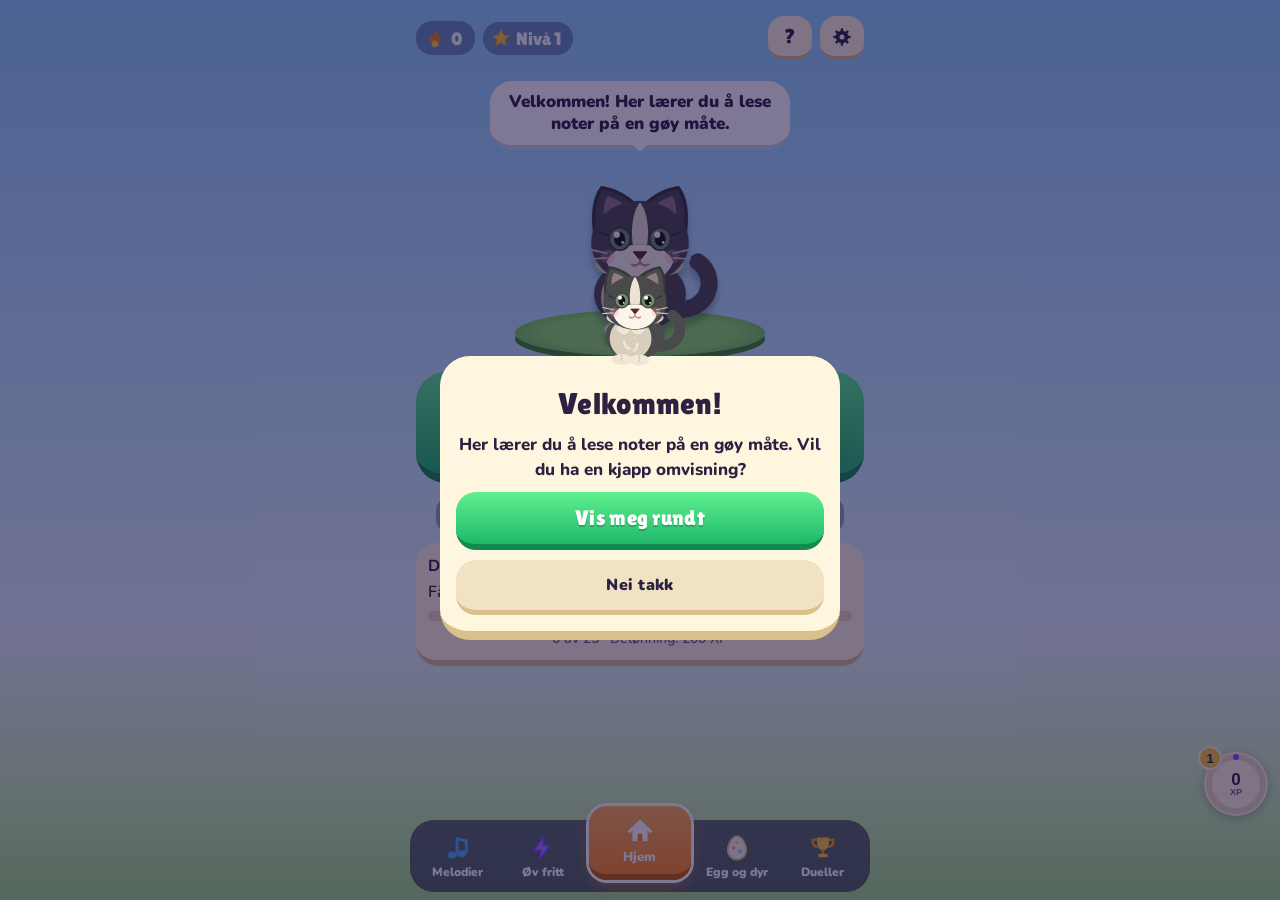
==== index.html @ b4f71efc "Sluttest: retter sideveis rulling i løypa og etter resultater - Nodene i den vanlige læringsløypa va" ====
<!DOCTYPE html>
<html lang="nb"><head><meta charset="utf-8">
<meta name="viewport" content="width=device-width, initial-scale=1, viewport-fit=cover">
<title>NoteQuest</title>
<link rel="icon" type="image/png" href="icon-192.png?v=2">
<link rel="apple-touch-icon" href="icon-180.png?v=2">
<link rel="manifest" href="manifest.webmanifest?v=2">
<meta name="theme-color" content="#7c4dff">
<meta name="apple-mobile-web-app-capable" content="yes">
<meta name="apple-mobile-web-app-title" content="NoteQuest">
<link rel="stylesheet" href="styles.css?v=18">
</head><body><div id="app"></div>
<script src="app.js?v=15"></script>
</body></html>
---- styles.css ----
/* ===== Eventyr-designsystemet =====
   Fonter: Lilita One (overskrifter, store tall og bokstaver) og Nunito (tekst). Filene ligger i fonts/.
   Farger er variabler på :root, med egne verdier for mørk modus (natthimmel).
   Knapper er «3D»: en gradient og en mørkere kant nederst som trykkes inn når man trykker. */
@font-face{font-family:'Lilita One';src:url(fonts/lilita-one-latin.woff2) format('woff2');font-weight:400;font-display:swap}
@font-face{font-family:'Nunito';src:url(fonts/nunito-latin.woff2) format('woff2');font-weight:200 1000;font-display:swap}
:root{box-sizing:border-box;padding-top:env(safe-area-inset-top,0px);padding-bottom:env(safe-area-inset-bottom,0px);
--fd:'Lilita One',system-ui,sans-serif;--fb:'Nunito',system-ui,-apple-system,'Segoe UI',sans-serif;
--bg:#e4f4ff;--card:#fff6df;--edge:#d9c08a;--soft:#f0e2c2;--ink:#2b2140;--mut:#6b6080;--pri:var(--theme,#7c4dff);--ok:#1fb86a;--bad:#ef4565;--hot:#ff8a1f;--line:#eadbbd;--gold:#ffd23f;
--sky:linear-gradient(#8fd0ff 0%,#c4e8ff 45%,#e4f4ff 70%,#c9eeb2 88%,#a5dc84 100%);--glass:rgba(20,20,60,.35);--dim:rgba(20,10,60,.55);
--g-ok:linear-gradient(#5ff08f,#1fb86a);--e-ok:#128a4d;--g-hot:linear-gradient(#ffb057,#ff8a1f);--e-hot:#c25e00;--g-bad:linear-gradient(#ff8a8a,#ef4565);--e-bad:#a3203d;
--g-pri:linear-gradient(color-mix(in srgb,var(--pri) 60%,#fff),var(--pri));--e-pri:color-mix(in srgb,var(--pri) 55%,#000)}
@media(prefers-color-scheme:dark){:root:not([data-theme="light"]){--bg:#1b1544;--card:#2a2150;--edge:#15102e;--soft:#3a2f66;--ink:#f3eefc;--mut:#b4aad2;--pri:color-mix(in srgb,var(--theme,#7c4dff) 80%,#fff);--ok:#2ed585;--bad:#ff5d7a;--hot:#ffa043;--line:#3d3270;--sky:linear-gradient(#0f0c33 0%,#1b1544 50%,#25205a 78%,#1f4a33 92%,#2f6b45 100%);--glass:rgba(0,0,0,.35)}}
:root[data-theme="dark"]{--bg:#1b1544;--card:#2a2150;--edge:#15102e;--soft:#3a2f66;--ink:#f3eefc;--mut:#b4aad2;--pri:color-mix(in srgb,var(--theme,#7c4dff) 80%,#fff);--ok:#2ed585;--bad:#ff5d7a;--hot:#ffa043;--line:#3d3270;--sky:linear-gradient(#0f0c33 0%,#1b1544 50%,#25205a 78%,#1f4a33 92%,#2f6b45 100%);--glass:rgba(0,0,0,.35)}
html{scroll-padding-top:env(safe-area-inset-top,0px)}
*{box-sizing:border-box}
body{margin:0;background:var(--bg);color:var(--ink);font-family:var(--fb);font-weight:600;min-height:100vh}
body::before{content:"";position:fixed;inset:0;z-index:-1;background:var(--sky)}
h1,h2,h3,.hn,.ban{font-family:var(--fd);font-weight:400;letter-spacing:.3px}
#app{max-width:480px;margin:0 auto;padding:16px}
h1{margin:0;font-size:28px}h3{margin:18px 0 8px;font-size:21px}
.ic{vertical-align:middle;flex:none}
.hd{display:flex;justify-content:space-between;align-items:center;flex-wrap:wrap;gap:8px}
.srow{display:flex;justify-content:space-between;align-items:center;margin-bottom:14px}.x.on{background:var(--ok);color:#fff;border-color:var(--ok)}
.logo{display:flex;gap:8px;align-items:center}
.lvb{background:var(--card);border:2px solid var(--line);border-radius:20px;padding:5px 12px;font-weight:800;font-size:14px}
.hero{display:flex;align-items:center;gap:14px;margin:14px 0 8px;padding:18px;border-radius:24px;color:#fff;background:linear-gradient(135deg,var(--pri),color-mix(in srgb,var(--pri) 55%,#ff5cd6));position:relative}
.hn{font-size:48px;font-weight:900;line-height:1}.hs{font-weight:700;opacity:.9}
.rec{display:inline-block;margin-top:6px;background:rgba(255,255,255,.2);border-radius:14px;padding:3px 10px;font-weight:800;font-size:13px}
.fav{margin-left:auto;background:rgba(255,255,255,.22);border-radius:50%;width:88px;height:88px;display:grid;place-items:center}.fav:empty{display:none}
.pb{font:inherit;color:var(--ink);cursor:pointer;position:relative}.nt{animation:bob 1.1s ease-in-out infinite alternate}@keyframes bob{to{transform:translateY(-4px)}}
#st{position:relative}.bub{position:absolute;top:8px;right:8px;background:var(--pri);color:#fff;font-weight:800;font-size:11px;padding:3px 10px;border-radius:14px 14px 3px 14px;animation:pop .3s both}.bub:empty{display:none}
.pn{display:flex;flex-direction:column;align-items:center;transform:translateX(var(--x));width:max-content;max-width:60%;margin:10px auto;text-align:center}
.nd{width:68px;height:68px;border-radius:50%;border:0;border-bottom:6px solid rgba(0,0,0,.25);font:inherit;font-weight:900;font-size:24px;color:#fff;background:var(--pri);cursor:pointer;display:grid;place-items:center;margin-bottom:4px}
.nd.dn{background:var(--ok)}.nd.lk{background:var(--line);color:var(--mut);cursor:default}.nd.cur{animation:pls 1.3s ease-in-out infinite}
@keyframes pls{50%{transform:scale(1.1)}}
.nov{position:fixed;inset:0;background:var(--bg);overflow:auto;z-index:98;padding-top:env(safe-area-inset-top,0px);padding-bottom:env(safe-area-inset-bottom,0px)}.nbox{max-width:480px;margin:0 auto;padding:16px}
.lv .cnt{text-align:center;font-weight:800;min-width:60px;font-size:15px;color:var(--mut)}.lv .cnt b{font-size:28px;color:var(--ok);line-height:1}.lv .cnt small{font-size:10px;font-weight:600}
.mv{transform-origin:50% 95%}.mv.wig{animation:wig 1.2s ease-in-out infinite}.mv.hop{animation:hop .8s ease-in-out infinite}.mv.sway{animation:sway 2s ease-in-out infinite}
@keyframes wig{0%,100%{transform:rotate(-4deg)}50%{transform:rotate(4deg)}}@keyframes hop{0%,100%{transform:translateY(0)}40%{transform:translateY(-10%)}}@keyframes sway{0%,100%{transform:rotate(-3deg) scaleY(1)}50%{transform:rotate(3deg) scaleY(1.04)}}
.mv.dance{animation:dance 3.2s ease-in-out infinite;transform-origin:50% 60%}
@keyframes dance{0%,100%{transform:translateY(0) rotate(0) scaleX(1)}10%{transform:translateY(0) rotate(-8deg) scaleX(1)}20%{transform:translateY(-5%) rotate(8deg) scaleX(1)}30%{transform:translateY(0) rotate(-8deg) scaleX(1)}40%{transform:translateY(-5%) rotate(8deg) scaleX(1)}50%{transform:translateY(-10%) rotate(0) scaleX(1)}60%{transform:translateY(-12%) rotate(0) scaleX(0)}70%{transform:translateY(-12%) rotate(0) scaleX(-1)}80%{transform:translateY(-10%) rotate(0) scaleX(0)}90%{transform:translateY(0) rotate(0) scaleX(1)}}
.tut{position:fixed;inset:0;background:var(--dim);z-index:100;display:grid;place-items:center;padding:16px;overflow:auto}
.tbox{background:var(--card);border-bottom:9px solid var(--edge);border-radius:30px;padding:22px;max-width:400px;width:100%;text-align:center;animation:pop .35s cubic-bezier(.3,1.5,.5,1) both}.tbox h2{margin:8px 0;font-size:28px}.tbox p{color:var(--mut);line-height:1.45;margin:0 0 12px}.tic{display:flex;justify-content:center}
.dots{display:flex;gap:6px;justify-content:center;margin:8px 0}.dots i{width:8px;height:8px;border-radius:50%;background:var(--line)}.dots i.on{background:var(--pri)}
.stk{position:sticky;top:env(safe-area-inset-top,0px);background:color-mix(in srgb,var(--bg) 85%,transparent);-webkit-backdrop-filter:blur(8px);backdrop-filter:blur(8px);padding:6px 0;z-index:5}.nov .stk{top:0}
.pt.sel{border-color:var(--pri)}.fv{position:absolute;top:2px;right:4px}
.note{text-align:center;color:var(--mut);font-weight:600;font-size:14px;margin-bottom:10px}
.card{background:var(--card);border:0;border-bottom:6px solid var(--edge);border-radius:22px;padding:12px;margin:10px 0}
.eggc{display:flex;gap:12px;align-items:center}.eggc>div{flex:1}
.grid{display:grid;grid-template-columns:1fr 1fr;gap:10px}
.lv{display:flex;flex-direction:column;gap:6px;align-items:flex-start;background:var(--card);color:var(--ink);border:0;border-bottom:6px solid var(--c);border-radius:20px;padding:12px;font:inherit;text-align:left;cursor:pointer}
.lv:active{transform:translateY(2px)}.lv b{font-family:var(--fd);font-weight:400;font-size:19px}.lv small{color:var(--mut)}
.ib{width:50px;height:50px;border-radius:16px;background:color-mix(in srgb,var(--c) 18%,transparent);display:grid;place-items:center}
.pets{display:grid;grid-template-columns:repeat(5,1fr);gap:6px}
.pt{background:var(--card);border:2px solid var(--line);border-radius:14px;padding:6px 2px;text-align:center;font-size:10px;font-weight:700;display:flex;flex-direction:column;align-items:center}
.pt.no{opacity:.5}.q{font-size:34px;font-weight:900;color:var(--mut);height:52px;line-height:52px}
.top{display:flex;gap:8px;margin:12px 0}
.pill{flex:1;background:var(--card);border:0;border-bottom:5px solid var(--edge);border-radius:18px;padding:8px;text-align:center;font-family:var(--fd);font-weight:400;font-size:22px}
.pill small{display:block;color:var(--mut);font-family:var(--fb);font-weight:800;font-size:11px}
.hud{display:flex;justify-content:space-between;align-items:center;font-weight:800;gap:8px}
.x{background:var(--card);color:var(--ink);border:0;border-bottom:4px solid var(--edge);border-radius:16px;padding:10px 14px;min-height:44px;font:inherit;font-weight:800;font-size:15px;cursor:pointer}
.bar{height:10px;background:var(--line);border-radius:6px;overflow:hidden;margin:8px 0}
.bar i{display:block;height:100%;background:var(--pri);width:0}
svg{max-width:100%}.card svg{width:100%;height:auto;display:block}
.keys{display:grid;grid-template-columns:repeat(7,1fr);gap:6px}
.keys button{padding:14px 0;font-family:var(--fd);font-weight:400;font-size:26px;border:0;border-radius:16px;background:var(--g-pri);color:#fff;border-bottom:6px solid var(--e-pri);text-shadow:0 2px 0 rgba(0,0,0,.2);cursor:pointer}
.keys button:active{transform:translateY(2px)}.keys button:disabled{opacity:.45}.keys.pk{grid-template-columns:1fr 1fr 2fr}
.mvs{display:grid;grid-template-columns:repeat(4,1fr);gap:6px}.mvs .x{padding:8px 2px;font-size:13px}
.mv.spin{animation:spin 2.4s ease-in-out infinite;transform-origin:50% 55%}@keyframes spin{0%,15%{transform:rotate(0)}65%,100%{transform:rotate(360deg)}}
.bdg{display:grid;grid-template-columns:repeat(3,1fr);gap:8px;margin-bottom:6px}.bd{background:var(--bg);border-radius:14px;padding:8px 2px;display:flex;flex-direction:column;gap:1px;align-items:center;text-align:center;cursor:pointer;border:2px solid transparent}.bd b{font-size:12px;line-height:1.1}.bd small{font-size:11px;color:var(--mut)}.bd.ok{border-color:#ffd23f;background:color-mix(in srgb,#ffd23f 20%,var(--bg))}.bd.no svg{opacity:.5;filter:grayscale(1)}.card .bd svg{width:40px;height:40px;flex:none}.keys button.ok{background:var(--g-ok);border-bottom-color:var(--e-ok)}.keys button.bad{background:var(--g-bad);border-bottom-color:var(--e-bad)}
.btn{display:block;width:100%;padding:14px;margin-top:10px;font-family:var(--fd);font-weight:400;font-size:21px;letter-spacing:.3px;border:0;border-bottom:6px solid var(--e-pri);border-radius:20px;background:var(--g-pri);color:#fff;text-shadow:0 2px 0 rgba(0,0,0,.2);cursor:pointer;transition:transform .08s}
.btn:active:not(:disabled),.keys button:active:not(:disabled),.x:active,.nav button:active{transform:translateY(3px)}
.btn.g{background:var(--soft);color:var(--ink);border:0;border-bottom:5px solid var(--edge);font-family:var(--fb);font-weight:900;font-size:16px;text-shadow:none}.btn.ok{background:var(--g-ok);border-bottom-color:var(--e-ok)}.btn.hot{background:var(--g-hot);border-bottom-color:var(--e-hot)}.btn:disabled{opacity:.45}
.msg{text-align:center;font-weight:800;min-height:26px;margin:6px 0}
.center{text-align:center}.rowi{display:flex;justify-content:center;gap:4px;margin:12px 0}
.flash{animation:f .4s}@keyframes f{50%{transform:scale(1.04)}}
.egg{display:flex;justify-content:center;margin:20px 0;cursor:pointer}
.mx{background:color-mix(in srgb,var(--c) 20%,transparent);border-radius:10px;padding:2px 8px;font-size:12px;font-weight:800}
.sw{display:flex;gap:12px;justify-content:center;flex-wrap:wrap;padding:6px 0 24px}
.swb{width:44px;height:44px;border-radius:50%;border:3px solid var(--card);box-shadow:0 0 0 2px var(--line);cursor:pointer}
.swb.on{box-shadow:0 0 0 4px var(--ink)}
.tabs{display:flex;gap:4px;background:var(--glass);border-radius:16px;padding:4px;margin-bottom:8px}
.tabs button{flex:1;border:0;background:none;color:#fff;font:inherit;font-weight:800;font-size:12.5px;padding:5px 0;border-radius:10px;cursor:pointer}
.tabs button.on{background:var(--card);color:var(--ink);box-shadow:0 3px 0 var(--edge)}
.eggs2{display:grid;grid-template-columns:1fr 1fr;gap:8px}
.eg1{background:var(--bg);border-radius:14px;padding:10px 8px;display:flex;flex-direction:column;justify-content:space-between;text-align:center}
.eggr{display:flex;flex-direction:column;align-items:center;gap:6px;font-size:13px}.eggr>div{width:100%}
.eggr .note{text-align:center!important}.eg1 .btn{margin:8px 0 0!important;font-size:14px}
.pets.big{grid-template-columns:repeat(3,minmax(0,1fr));gap:6px}.pets.big .pt b{overflow-wrap:anywhere;line-height:1.15}.pets.big .pt{font-size:11px;padding:6px 2px}.pets.big .q{height:56px;line-height:56px}
.shk{animation:shk .5s}@keyframes shk{20%{transform:rotate(-12deg)}40%{transform:rotate(12deg)}60%{transform:rotate(-8deg)}80%{transform:rotate(6deg)}}
.pop{display:flex;justify-content:center;margin:16px 0;animation:pop .7s both}
.ov{--w:min(90vw,520px);position:fixed;inset:0;pointer-events:none;overflow:hidden;z-index:99}
.cf{position:absolute;top:-20px;width:10px;height:14px;animation:fall linear forwards}
.st{position:absolute;top:-40px;animation:fall linear forwards}
@keyframes fall{to{transform:translateY(115vh) rotate(720deg)}}
.ban{position:absolute;top:20%;left:0;right:0;text-align:center;font-size:34px;font-weight:900;color:var(--pri);text-shadow:0 2px 0 var(--card),0 0 18px var(--card);animation:pop .6s both}
.rb{position:absolute;left:50%;bottom:0;width:var(--w);height:calc(var(--w)/2);margin-left:calc(var(--w)/-2);transform-origin:50% 100%;background:var(--g);animation:rbIn 1.1s cubic-bezier(.2,1.5,.4,1) both,rbFx 1.3s ease-in-out 1.1s 2 alternate,rbOut 1s ease-in 3.8s forwards}
.rb::after{content:'';position:absolute;inset:0;background:linear-gradient(110deg,transparent 38%,rgba(255,255,255,.85) 50%,transparent 62%);background-size:300% 100%;background-position:150% 0;-webkit-mask:var(--g);mask:var(--g);animation:rbShine 1.3s ease-in-out .9s 2}
@keyframes rbIn{0%{transform:scale(.1) rotate(-12deg);opacity:0}55%{opacity:1}100%{transform:scale(1) rotate(0);opacity:1}}
@keyframes rbFx{0%{filter:drop-shadow(0 0 6px rgba(255,255,255,.8)) brightness(1)}50%{filter:drop-shadow(0 0 24px rgba(255,255,255,.95)) brightness(1.25) saturate(1.5)}100%{filter:drop-shadow(0 0 16px #ffd23f) brightness(1.1) hue-rotate(35deg)}}
@keyframes rbOut{to{transform:scale(1.12) translateY(-10%);opacity:0;filter:blur(6px)}}
@keyframes rbShine{to{background-position:-50% 0}}
@keyframes pop{from{transform:scale(.3);opacity:0}to{transform:scale(1);opacity:1}}
.gl{pointer-events:none}.gs{animation:tw 1.6s ease-in-out infinite;transform-box:fill-box;transform-origin:center}
@keyframes tw{0%,100%{opacity:.1;transform:scale(.3)}50%{opacity:1;transform:scale(1.15)}}
.fpet{position:fixed;left:10px;bottom:10px;pointer-events:none;z-index:5}
.fpet.jump{animation:jmp .6s}@keyframes jmp{40%{transform:translateY(-28px) rotate(-8deg)}70%{transform:translateY(0)}}
.fpet.sad{animation:sadd .8s}@keyframes sadd{20%,60%{transform:translateX(-6px)}40%,80%{transform:translateX(6px)}}
.vis{position:fixed;right:-110px;bottom:90px;z-index:98;pointer-events:none;text-align:center;animation:vis 2.3s ease-in-out forwards}
@keyframes vis{0%{transform:translateX(0)}18%,80%{transform:translateX(-130px)}100%{transform:translateX(0)}}
.fbub{background:var(--card);border:2px solid var(--line);border-radius:12px;padding:3px 8px;font-size:12px;font-weight:800;margin-bottom:2px;white-space:nowrap}
.nav{position:fixed;bottom:calc(8px + env(safe-area-inset-bottom,0px));left:50%;transform:translateX(-50%);width:calc(100% - 20px);max-width:460px;display:flex;align-items:center;background:rgba(20,20,60,.6);-webkit-backdrop-filter:blur(8px);backdrop-filter:blur(8px);border-radius:24px;z-index:10}
.nav{padding:6px;gap:4px}
.nav button{flex:1;border:0;border-radius:18px;background:none;color:#fff;font:inherit;font-weight:900;font-size:12px;padding:8px 0 6px;display:flex;flex-direction:column;align-items:center;gap:2px;cursor:pointer}
.nav button:active{transform:translateY(2px)}
.nav button.on{background:rgba(255,255,255,.18);color:var(--gold)}.nav button.hm{flex:1.25;background:var(--g-hot);border-bottom:6px solid var(--e-hot);color:#fff;margin-top:-26px;padding:12px 0 8px;font-size:13px;box-shadow:0 6px 14px rgba(255,138,31,.4)}.nav button.hm.on{color:#fff;box-shadow:0 0 0 3px #fff,0 6px 14px rgba(255,138,31,.45)}
.ni{position:relative;display:flex}.dot{position:absolute;top:-3px;right:-6px;width:13px;height:13px;border-radius:50%;background:#ff4d6d;border:2px solid #fff}
.hd .x{border-color:var(--pri);color:var(--pri)}
.lv:active{transform:translateY(2px)}
.cmp{grid-template-columns:1fr}.cmp .lv{display:grid;grid-template-columns:auto 1fr auto;column-gap:12px;row-gap:0;align-items:center;padding:10px 12px}
.cmp .ib{grid-row:1/3}.cmp .lv b{grid-column:2;grid-row:1}.cmp .lv small{grid-column:2;grid-row:2}.cmp .mx{grid-column:3;grid-row:1/3}
.tut.nv{place-items:end center;background:rgba(20,10,40,.1);z-index:102}.tut.nv .tbox{padding:12px 16px}.tut.nv .tic svg{width:36px;height:36px}.tut.nv h2{margin:4px 0;font-size:20px}.tut.nv p{font-size:14px;margin-bottom:8px}.tut.nv .btn{padding:10px;margin-top:6px}.tut.nv .x{margin-top:6px!important;min-height:36px;padding:6px 12px}
.hl{position:relative;z-index:101;pointer-events:none;outline:4px solid var(--pri);outline-offset:3px;border-radius:18px;animation:hlp 1.2s ease-in-out infinite}
@keyframes hlp{50%{outline-color:#ffd23f}}
.wheel{position:fixed;right:12px;bottom:calc(92px + env(safe-area-inset-bottom,0px));width:64px;height:64px;border-radius:50%;background:var(--card);border:0;padding:0;box-shadow:0 2px 10px rgba(0,0,0,.25);z-index:11;cursor:pointer;color:var(--ink)}
.wl{position:absolute;top:-6px;left:-6px;min-width:24px;height:24px;border-radius:12px;background:#ffc93c;color:#2b2140;font-size:13px;font-weight:900;display:grid;place-items:center;padding:0 5px;border:2px solid var(--card)}
.wheel svg{position:absolute;inset:0;transform:rotate(-90deg)}.wheel b{position:absolute;inset:0;display:grid;place-content:center;font-weight:900;line-height:1}.wheel small{font-size:9px;color:var(--mut);font-weight:800;text-align:center}
.btn.go{display:flex;flex-direction:row;justify-content:center;align-items:center;gap:14px;padding:14px;margin:12px 0 4px;font-size:17px;border-bottom:5px solid rgba(0,0,0,.25);animation:gop 2s ease-in-out infinite}
.btn.go small{font-size:13px;font-weight:700;opacity:.9}
@keyframes bnc{0%,100%{transform:translateY(0)}40%{transform:translateY(-10px) rotate(-6deg)}}
.bnc{display:flex;animation:bnc 1.2s ease-in-out infinite}.bnc svg{filter:drop-shadow(0 2px 3px rgba(0,0,0,.25))}.btn.go .ic{color:#fff}
@keyframes gop{50%{box-shadow:0 0 0 7px color-mix(in srgb,var(--pri) 30%,transparent)}}
.flow{display:flex;align-items:center;justify-content:center;gap:6px;margin:10px 0 0}.flow>div{flex:1;background:var(--card);border:2px solid var(--line);border-radius:16px;padding:10px 4px;display:flex;flex-direction:column;align-items:center;gap:4px;font-size:13px}.flow>span{font-size:26px;font-weight:900;color:var(--pri)}
.steps{display:grid;gap:8px;margin-top:8px}.steps>div{display:flex;gap:10px;align-items:flex-start;text-align:left;font-size:14px;line-height:1.35}
.steps i{flex:none;width:24px;height:24px;border-radius:50%;background:var(--pri);color:#fff;font-style:normal;font-weight:900;display:grid;place-items:center;font-size:13px}
.hg{position:absolute;top:4px;left:4px;width:12px;height:12px;border-radius:50%;background:#ef4565;border:2px solid var(--card)}
.kmap{display:block;width:100%;height:auto;border-radius:20px;margin-top:8px}
.mring{transform-box:fill-box;transform-origin:center;animation:mrp 1.2s ease-in-out infinite}@keyframes mrp{0%,100%{transform:scale(.9);opacity:1}50%{transform:scale(1.15);opacity:.5}}
.fgt{display:flex;gap:14px;align-items:center;background:transparent;border:0;border-radius:18px;padding:4px 12px;margin:4px 0}.fgt>div:last-child{flex:1}.fgt .pop{margin:0}
.ft{display:inline-block;animation:bob 1.3s ease-in-out infinite alternate}.ft.chg{animation:chg .25s linear infinite alternate}@keyframes chg{from{transform:translateX(-4px) scale(1)}to{transform:translateX(4px) scale(1.12)}}
.ft.lgU{animation:lgU .45s}@keyframes lgU{40%{transform:translateY(-34px) scale(1.25)}}.ft.lgD{animation:lgD .45s}@keyframes lgD{40%{transform:translateY(34px) scale(1.3)}}
.ft.hurt{animation:hurt .5s}@keyframes hurt{20%{transform:translateX(-18px) rotate(-20deg) scale(.9);filter:brightness(2) sepia(1) saturate(6) hue-rotate(-30deg)}50%{transform:translateX(12px) rotate(10deg);filter:brightness(1.6)}80%{transform:translateX(-5px)}}
.ft.ko{animation:ko .9s forwards}@keyframes ko{to{transform:translateY(30px) rotate(100deg) scale(.6);opacity:.2}}
.flsh{animation:flsh .4s}@keyframes flsh{40%{background:color-mix(in srgb,var(--bad) 30%,var(--card))}}
.bst{position:fixed;z-index:60;font-size:60px;line-height:60px;pointer-events:none;animation:bst .5s forwards}@keyframes bst{from{transform:scale(.3)}40%{transform:scale(1.6) rotate(15deg)}to{transform:scale(2);opacity:0}}
.thr{position:fixed;z-index:60;width:72px;height:120px;pointer-events:none}.thr svg{filter:drop-shadow(0 0 2px #fff)}.tfl{animation:tfl .12s infinite alternate;transform-box:view-box}@keyframes tfl{to{opacity:.8}}.twk{animation:tw .6s infinite}
.emb{position:fixed;z-index:59;width:14px;height:14px;border-radius:50%;background:radial-gradient(#ffe066,#ff6a00);pointer-events:none;animation:emb .42s forwards}@keyframes emb{to{transform:translateY(-14px) scale(.1);opacity:0}}
.proj{position:fixed;z-index:60;font-size:30px;line-height:32px;width:32px;transition:transform .35s ease-in;pointer-events:none}
.dmg{position:fixed;z-index:60;font:400 28px var(--fd);pointer-events:none;text-shadow:0 2px 0 #fff,0 0 6px #fff;animation:dmg .9s forwards}@keyframes dmg{from{transform:translateY(0) scale(.6)}30%{transform:translateY(-18px) scale(1.4)}to{transform:translateY(-60px) scale(1);opacity:0}}
body.qk #app{animation:qk .4s}@keyframes qk{20%{transform:translate(-5px,3px)}40%{transform:translate(5px,-3px)}60%{transform:translate(-4px,2px)}80%{transform:translate(3px,-1px)}}
.fgt.me{flex-direction:row}
.arena #st{width:230px;margin:-6px auto 0;padding:0 2px;border-radius:20px;position:relative;box-shadow:0 4px 0 #0002;border:2px solid #fff;background:#fffffff2;animation:pp .6s cubic-bezier(.3,1.8,.5,1)}
.arena #st::after{content:'';position:absolute;bottom:-14px;left:50%;margin-left:-9px;border:9px solid transparent;border-top:12px solid #fffffff2;border-bottom:0}
.arena #st::before{content:'';position:absolute;top:-16px;left:0;right:0;height:20px;background:url("data:image/svg+xml,%3Csvg xmlns='http://www.w3.org/2000/svg' viewBox='0 0 230 20'%3E%3Cg fill='%23ffb300'%3E%3Cpath transform='translate(23 2) scale(.4)' d='M16 2c1 8 4 11 12 14-8 3-11 6-12 14-1-8-4-11-12-14 8-3 11-6 12-14z'/%3E%3Cpath transform='translate(108 2) scale(.4)' d='M16 2c1 8 4 11 12 14-8 3-11 6-12 14-1-8-4-11-12-14 8-3 11-6 12-14z'/%3E%3Cpath transform='translate(193 2) scale(.4)' d='M16 2c1 8 4 11 12 14-8 3-11 6-12 14-1-8-4-11-12-14 8-3 11-6 12-14z'/%3E%3C/g%3E%3C/svg%3E") center/100% 100% no-repeat}
@keyframes pp{from{transform:scale(.2);opacity:0}}
#dk{margin:8px 0}
.arena{background:linear-gradient(#9fdcff,#dff4ff 55%,#c8ecb0 55%,#a5dc84);border-radius:20px;padding:6px 0 14px;margin:6px 0;color:#222;overflow:hidden}.arena .fgt{padding-left:24px}.arena .hpb{background:#fff8}.arena .msg{color:#222}
.stand{position:relative;z-index:0;display:inline-block;padding-bottom:6px}.stand::after{content:'';position:absolute;left:-16px;right:-16px;bottom:-4px;height:26px;border-radius:50%;background:radial-gradient(#8fe06a 50%,#4fae38);box-shadow:0 3px 0 #3c8a2c;z-index:-1}
/* Barnemodus: hundehus, lek og søvn */
.yard{background:linear-gradient(#bfe6ff 0 40%,#a5dc84 40%);border-radius:18px;padding:8px 6px 6px;margin-bottom:8px}.yard.night{background:linear-gradient(#25205a 0 40%,#2f6b45 40%)}.yard .pt{background:color-mix(in srgb,var(--card) 90%,transparent)}
.dhw{position:relative;width:220px;height:170px;margin:0 auto}.pk2{position:absolute;left:78px;top:100px}.dhn{text-align:center;font-size:13px;font-weight:800;color:#222;margin:2px 0 8px}.yard.night .dhn{color:#fff}.moon{position:absolute;right:-10px;top:0;font-size:28px}
.zz svg{filter:brightness(.7)}.zzz{position:absolute;right:-6px;top:-14px;font:400 22px var(--fd);color:#7c4dff;animation:zzf 2s ease-in-out infinite;pointer-events:none}.zzz small{font-size:15px;margin-left:1px}.yard .zzz{color:#fff;right:6px;top:70px}@keyframes zzf{50%{transform:translateY(-8px);opacity:.5}}
.pbig{position:relative;display:inline-block}.pbig.pl1{animation:wig .35s 3}.pbig.pl2{animation:wig .12s 8}.pbig.pl3{animation:hop .45s 3}
.fh{position:absolute;bottom:60%;font-size:20px;pointer-events:none;animation:fhf 1.2s forwards}@keyframes fhf{from{transform:translateY(0) scale(.5);opacity:1}to{transform:translateY(-70px) scale(1.2);opacity:0}}
.sm{height:16px;border-radius:8px;background:var(--line);overflow:hidden;margin:6px 0}.sm i{display:block;height:100%;border-radius:8px;transition:width .4s}
.rbw{display:flex;flex-wrap:wrap;gap:8px 14px;justify-content:center;margin:20px 0 14px}.rbg{display:flex;gap:4px}.rs{position:relative;width:var(--sw);height:calc(var(--sw)*1.2);border-radius:10px;display:grid;place-items:center;font:normal 400 calc(var(--sw)*.62) var(--fd);border-bottom:4px solid rgba(0,0,0,.15);box-sizing:border-box}.rs.l{background:var(--card);color:var(--ink)}.rs.n{background:var(--g-pri);color:#fff;border-bottom-color:var(--e-pri)}.rs.act{background:var(--gold);color:#2b2140;border-bottom-color:#c98a00;animation:rsb 1.2s ease-in-out infinite}.rs.act::before{content:"";position:absolute;left:50%;top:-14px;margin-left:-7px;border:7px solid transparent;border-bottom:0;border-top:10px solid var(--gold);animation:bnc 1s ease-in-out infinite}.rs.ok{background:color-mix(in srgb,var(--ok) 20%,var(--card));color:var(--ok);border-bottom-color:var(--ok);animation:pop .4s both}@keyframes rsb{50%{box-shadow:0 0 0 6px rgba(255,210,63,.35)}}
.rbtip{display:flex;align-items:center;gap:8px;background:var(--glass);color:#fff;border-radius:16px;padding:8px 12px;margin-top:10px;font-weight:900;line-height:1.25}.rbtip svg{flex:none}.rbbig{width:min(300px,82%);margin:0 auto 6px;padding:6px 10px;cursor:pointer;animation:lin .3s ease-out}.rbword{text-align:center;font:400 40px var(--fd);color:var(--ok);letter-spacing:2px;margin:6px 0;animation:pop .45s cubic-bezier(.3,1.6,.5,1) both}
.pgr{display:grid;grid-template-columns:repeat(3,minmax(0,1fr));gap:10px;perspective:600px}.pgc{position:relative;height:96px;border-radius:18px;border:0;border-bottom:6px solid var(--e-pri);background:var(--g-pri);color:#fff;font:400 30px var(--fd);display:flex;align-items:center;justify-content:center;cursor:pointer;padding:2px;overflow:hidden}.pgc:not(.up):not(.ok)::before{content:"";position:absolute;inset:7px;border-radius:12px;border:3px dashed rgba(255,255,255,.35)}.pgc svg{width:100%;height:auto;color:#2b2140}.pgc.up{background:var(--card);color:var(--pri);border-bottom-color:var(--edge);animation:pgf .25s ease-out}.pgc.up svg,.pgc.ok svg{color:var(--ink)}.pgc.ok{background:color-mix(in srgb,var(--ok) 20%,var(--card));color:var(--ok);border-bottom-color:var(--ok)}.pgc b{font-size:46px;font-weight:400}.pgc .pgq{font-size:40px;text-shadow:0 3px 0 rgba(0,0,0,.25)}@keyframes pgf{from{transform:rotateY(90deg)}to{transform:none}}
.tapall{cursor:pointer;-webkit-tap-highlight-color:transparent}.tapall:active{transform:scale(.97);border-color:var(--pri)}
.helper{display:flex;align-items:center;gap:8px;margin:8px 0}.helper .sb{flex:1;margin:0;background:var(--card);border:2px solid var(--line);border-radius:16px;padding:8px 12px;position:relative;text-align:left;font-size:16px}.helper .sb::before{content:'';position:absolute;left:-9px;top:50%;margin-top:-8px;border:8px solid transparent;border-right-color:var(--line);border-left:0}.sh.jump{animation:jmp .6s}.sh.sad{animation:sadd .8s}
.stickb{position:sticky;bottom:0;z-index:5;display:flex;flex-direction:column;gap:6px;padding:10px 0 calc(10px + env(safe-area-inset-bottom,0px));margin-top:8px}.stickb .btn{margin:0;padding:12px 8px}.mst svg{max-height:120px}.mpi svg{max-height:84px}
.cgw{position:relative;display:grid;grid-template-columns:1.25fr 1fr;gap:60px;margin:6px 0}.cgs{position:absolute;left:0;top:0;pointer-events:none;z-index:1}.cgcol{display:flex;flex-direction:column;gap:12px;position:relative;z-index:2}.cgc{height:92px;border-radius:18px;border:0;border-bottom:6px solid var(--edge);background:var(--card);color:var(--ink);cursor:pointer;display:flex;align-items:center;justify-content:center;padding:2px;overflow:hidden;font:inherit}.cgc svg{width:100%;height:auto}.cgc.cgl{background:var(--g-pri);border-bottom-color:var(--e-pri);color:#fff}.cgc.cgl b{font:400 42px var(--fd);text-shadow:0 2px 0 rgba(0,0,0,.2)}.cgc.sel{box-shadow:0 0 0 4px var(--gold);animation:pls 1s ease-in-out infinite}.cgc.ok{border-bottom-color:var(--ok)!important}.cgc.cgl.ok b{text-shadow:none}
.hpb{height:14px;border-radius:7px;background:var(--line);overflow:hidden;margin:5px 0}.hpb i{display:block;height:100%;background:var(--ok);transition:width .4s,background .4s}
.atk{height:6px;border-radius:3px;background:var(--line);overflow:hidden}.atk i{display:block;height:100%;width:0;background:var(--hot)}
.lnk{color:var(--pri);text-decoration:underline;font-weight:900;cursor:pointer}
.lkw{position:relative;display:flex;justify-content:center;width:100%}.lkw>span:first-child{display:block;width:100%}.lkb{position:absolute;inset:0;margin:auto;width:64px;height:64px;display:grid;place-items:center;color:#2b2140;opacity:.6;filter:drop-shadow(0 0 3px #fff) drop-shadow(0 0 6px #fff)}
/* Forsiden (Hjem): figur på en gressøy, én stor Spill!-knapp, løypa som en tynn stripe og ett kort under */
.htop{display:flex;align-items:center;gap:8px}
.hpl{white-space:nowrap;display:inline-flex;align-items:center;gap:5px;background:var(--glass);color:#fff;border-radius:16px;padding:6px 12px 6px 8px;font-family:var(--fd);font-size:18px}.hpl b{font-weight:400}
.hx{min-width:44px;padding:8px 10px;font-family:var(--fd);font-weight:400;font-size:20px}
.hscene{position:relative;isolation:isolate;height:290px;display:flex;flex-direction:column;align-items:center;justify-content:flex-end;margin-top:6px}
.hscene::after{content:'';position:absolute;bottom:0;left:50%;width:250px;height:46px;margin-left:-125px;border-radius:50%;background:radial-gradient(#8fe06a 55%,#4fae38);box-shadow:0 6px 0 #3c8a2c;z-index:-1}
.hbub{position:relative;max-width:300px;background:#fff;color:#2b2140;border-radius:22px;border-bottom:5px solid #c9d8ea;padding:10px 16px;text-align:center;font-weight:900;font-size:17px;line-height:1.3;margin-bottom:20px;animation:pop .35s both}
.hbub::after{content:'';position:absolute;left:50%;bottom:-17px;margin-left:-10px;border:10px solid transparent;border-top-color:#fff}
.hmas{display:flex;margin-bottom:16px;animation:bnc 1.6s ease-in-out infinite}.hmas svg{filter:drop-shadow(0 8px 3px rgba(0,0,0,.25))}
.hgo{position:relative;overflow:hidden;display:flex;flex-direction:column;align-items:center;gap:4px;padding:16px 10px 14px;margin:16px 0 0;border-radius:30px;border-bottom-width:9px}
.hgo::after{content:'';position:absolute;inset:0;background:linear-gradient(110deg,transparent 40%,rgba(255,255,255,.45) 50%,transparent 60%);background-size:250% 100%;background-repeat:no-repeat;animation:hshine 2.6s ease-in-out infinite;pointer-events:none}
@keyframes hshine{0%{background-position:120% 0}60%,100%{background-position:-120% 0}}
.hgo1{display:flex;align-items:center;gap:10px;font-size:44px;line-height:1}.hgo1 svg{width:34px;height:34px}
.hgo2{font-family:var(--fb);font-weight:900;font-size:15px;background:rgba(0,0,0,.18);border-radius:10px;padding:2px 10px;text-shadow:none}
.hpath{display:flex;align-items:center;gap:8px;width:calc(100% - 40px);margin:14px auto 0;border:0;border-radius:14px;background:var(--glass);color:#fff;font:inherit;font-weight:900;font-size:13px;padding:8px 12px;cursor:pointer}
.hpb2{flex:1;height:8px;border-radius:4px;background:rgba(255,255,255,.3);overflow:hidden}.hpb2 i{display:block;height:100%;background:var(--gold)}
.hcard{display:flex;flex-wrap:wrap;align-items:center;gap:10px}.hcard>b{flex:1;font-size:16px}.hcard .btn{margin-top:4px}.hci{display:flex}
/* Leksjonsintro: steg-prikker øverst, oransje bånd med navnet, Susi forklarer */
.lhd{display:flex;align-items:center;gap:10px}.lhd .x{min-width:44px;font-family:var(--fd);font-weight:400;font-size:22px;padding:6px 12px}
.ldots{flex:1;display:flex;gap:6px}.ldots i{flex:1;height:12px;border-radius:6px;background:var(--glass);box-shadow:inset 0 -3px 0 rgba(0,0,0,.12)}.ldots i.on{background:var(--gold)}
.rib{display:inline-block;margin:14px 0 6px;background:var(--g-hot);border-bottom:5px solid var(--e-hot);border-radius:16px;padding:4px 16px;color:#fff;font-family:var(--fd);font-size:20px;text-shadow:0 2px 0 rgba(0,0,0,.2)}
.lstep{animation:lin .35s ease-out}@keyframes lin{from{transform:translateX(30px);opacity:0}to{transform:none;opacity:1}}
.lin1{display:flex;flex-direction:column;gap:10px;margin-top:8px}.lill{margin:0}.glo{animation:glo 1.6s ease-in-out infinite}@keyframes glo{50%{opacity:.45}}
.lsay{display:flex;flex-direction:column;align-items:center;gap:8px}.lsay .ft{display:flex}
.lbub{position:relative;background:var(--card);color:var(--ink);border-radius:24px;border-bottom:6px solid var(--edge);padding:16px 18px;font-size:18px;font-weight:800;line-height:1.4;text-align:center}
.lbub::before{content:'';position:absolute;left:50%;top:-14px;margin-left:-12px;border:12px solid transparent;border-top:0;border-bottom:14px solid var(--card)}
.lh{margin:6px 0 2px}.lnn{font-family:var(--fd);font-weight:400;font-size:24px;display:flex;align-items:center;justify-content:center;gap:6px}
/* Runden: tilbake, tittel og knapper på én rad, fremdrift og kombo under */
.qhud{display:flex;align-items:center;gap:8px}.qhud .x{padding:8px 12px}.qhud>.x:first-child{min-width:44px;font-family:var(--fd);font-weight:400;font-size:22px;padding:6px 12px}
.qt{flex:1;display:flex;justify-content:center;align-items:center;font-family:var(--fd);font-size:22px;white-space:nowrap}
.qbar{display:flex;align-items:center;gap:8px;margin:8px 0 4px}.qbar .bar{flex:1;height:14px;margin:0;border-radius:8px;background:var(--glass)}.qbar .bar i{background:linear-gradient(#ffe27a,#f0a500);border-radius:8px;transition:width .3s}
.qbar b{font-family:var(--fd);font-weight:400;font-size:17px;min-width:40px;text-align:right}.qcombo{display:inline-flex;align-items:center;font-family:var(--fd);font-size:17px;color:var(--hot);animation:pop .3s both}
.helper .sb{background:var(--card);border:0;border-bottom:4px solid var(--edge);border-radius:18px;font-weight:900}.helper .sb::before{border-right-color:var(--card)}
.bub{background:var(--g-pri);border-radius:12px;font-weight:900}
/* Resultat: stjerner som spretter inn én og én, med stråler som snurrer bak */
.res{position:relative;isolation:isolate;padding:14px 0 4px}
.res.win::before{content:'';position:absolute;left:50%;top:50px;width:420px;height:420px;margin:-210px 0 0 -210px;border-radius:50%;background:repeating-conic-gradient(rgba(255,210,63,.35) 0deg 10deg,transparent 10deg 24deg);-webkit-mask:radial-gradient(circle,#000 25%,transparent 68%);mask:radial-gradient(circle,#000 25%,transparent 68%);animation:rspin 16s linear infinite;z-index:-1}
@keyframes rspin{to{transform:rotate(360deg)}}
.res h1{font-size:40px;text-shadow:0 3px 0 rgba(0,0,0,.12);animation:pop .45s cubic-bezier(.3,1.6,.5,1) .5s both}
.rstars svg{filter:drop-shadow(0 4px 0 rgba(0,0,0,.15));animation:rstar .5s cubic-bezier(.3,1.8,.5,1) both}.rstars svg:nth-child(2){animation-delay:.2s}.rstars svg:nth-child(3){animation-delay:.4s}
.res.win .rstars svg:nth-child(2){margin-top:-18px}
@keyframes rstar{from{transform:scale(0) rotate(-40deg);opacity:0}to{opacity:1}}
.keys.pk #chk{background:var(--g-ok);border-bottom-color:var(--e-ok)}
/* Faneoverskrift: navnet på fanen, nivå, ? og tannhjul på én rad */
.thd{display:flex;align-items:center;gap:8px}.thd h1{flex:1;min-width:0;white-space:nowrap;overflow:hidden;text-overflow:ellipsis;font-size:27px;color:#fff;text-shadow:0 3px 0 rgba(0,0,0,.25)}
.qcnt{min-width:52px;text-align:center;background:var(--glass);color:#fff;border-radius:14px;padding:8px 10px;font-family:var(--fd);font-size:17px}
/* Øv fritt: fargede bånd over hver del, nivåfliser i to kolonner med XP-merke, kremfargede kort for akkorder og Plasser noten */
.sech{display:flex;align-items:center;gap:8px;margin:20px 0 8px}.sech>span:last-child{font-size:13px;font-weight:800;line-height:1.2}
.secr{flex:none;background:var(--c);border-bottom:4px solid color-mix(in srgb,var(--c) 60%,#000);border-radius:12px;padding:3px 14px;color:#fff;font-family:var(--fd);font-size:18px;text-shadow:0 2px 0 rgba(0,0,0,.2)}
.lvt{display:grid;grid-template-columns:repeat(2,minmax(0,1fr));gap:10px}
.tile{position:relative;min-height:138px;border:0;border-radius:22px;padding:12px;background:linear-gradient(color-mix(in srgb,var(--c) 65%,#fff),var(--c));border-bottom:7px solid color-mix(in srgb,var(--c) 60%,#000);color:#fff;font:inherit;text-align:left;display:flex;flex-direction:column;justify-content:space-between;gap:8px;cursor:pointer;text-shadow:0 1px 1px rgba(0,0,0,.3);transition:transform .08s}
.tile:active,.ctile:active,.wide:active,.dbeat:active{transform:translateY(3px)}
.tile>svg,.tic2 svg{filter:brightness(0) invert(1) drop-shadow(0 1px 1px rgba(0,0,0,.2))}
.tbg{position:absolute;right:10px;top:10px;background:rgba(0,0,0,.18);border-radius:10px;padding:2px 8px;font-weight:900;font-size:13px;text-shadow:none}
.tic2{width:48px;height:48px;border-radius:16px;background:rgba(255,255,255,.3);display:grid;place-items:center}
.tic2.flt{animation:flt 2.4s ease-in-out infinite}@keyframes flt{0%,100%{transform:translateY(0) rotate(-4deg)}50%{transform:translateY(-6px) rotate(4deg)}}
.ttx b{display:block;font-family:var(--fd);font-weight:400;font-size:22px;line-height:1.1}.ttx small{display:block;font-size:12px;font-weight:800;opacity:.95;line-height:1.2}
.wide{width:100%;min-height:80px;border:0;border-radius:22px;padding:10px 14px;background:var(--card);border-bottom:7px solid var(--edge);color:var(--ink);font:inherit;display:flex;align-items:center;gap:12px;text-align:left;cursor:pointer;transition:transform .08s}.wide .ttx{flex:1}.wide .ttx b{font-size:20px}.wide .ttx small{color:var(--mut);opacity:1}.wic{display:flex}
.lbg{display:inline-block;background:color-mix(in srgb,var(--c) 24%,var(--card));color:var(--ink);border-radius:10px;padding:2px 8px;font-weight:900;font-size:13px;white-space:nowrap}
.tri{display:grid;grid-template-columns:repeat(3,minmax(0,1fr));gap:10px}
.ctile{min-height:112px;border:0;border-radius:20px;background:var(--card);border-bottom:6px solid var(--edge);color:var(--ink);font:inherit;display:flex;flex-direction:column;align-items:center;justify-content:center;gap:4px;cursor:pointer;padding:8px 4px;text-align:center;transition:transform .08s}.ctile b{font-size:14px;font-weight:900;line-height:1.1}
.tile.sm{min-height:112px;align-items:center;justify-content:center;text-align:center;gap:4px;padding:8px 4px}.tile.sm b{font-size:14px;font-weight:900;line-height:1.1}
.tbg2{display:inline-flex;align-items:center;gap:3px;background:rgba(0,0,0,.18);border-radius:8px;padding:2px 7px;font-weight:900;font-size:12px;color:#fff;text-shadow:none;white-space:nowrap}
/* Dueller: kveldshimmel og et tårn. Låste motstandere øverst, neste motstander som et stort kort, slåtte nederst i grønt */
.dusk{position:fixed;inset:0;z-index:-1;background:linear-gradient(#2a1a6b 0%,#c23a5a 55%,#ff8a5c 100%)}
.dinfo{margin:10px 0 0;background:rgba(20,10,40,.35);color:#fff;border-radius:16px;padding:8px 12px;font-size:13px;font-weight:800;line-height:1.35}
.tower{display:flex;flex-direction:column;gap:14px;margin-top:16px}
.dlock{display:flex;align-items:center;gap:12px;margin:0 10px;min-height:96px;border-radius:24px;background:rgba(20,10,40,.45);border:2px dashed rgba(255,255,255,.35);padding:0 14px;color:#fff}.dlock .ttx{flex:1;opacity:.8}.dlock .ttx b{font-size:18px}.dlock .tbg2{background:rgba(255,255,255,.15);opacity:.85}
.dpic2{width:66px;height:66px;flex:none;border-radius:20px;background:rgba(255,255,255,.14);display:grid;place-items:center}.dlock .dpic2 svg{opacity:.7;filter:brightness(0) invert(1)}
.dnext{background:var(--card);border-bottom:8px solid var(--edge);border-radius:28px;color:var(--ink);padding:14px;box-shadow:0 14px 30px rgba(20,10,40,.35);animation:pop .4s cubic-bezier(.3,1.5,.5,1) both}
.dnr{display:flex;align-items:center;gap:12px}.dnr b{display:block;font-family:var(--fd);font-weight:400;font-size:24px}.dnr small{display:block;font-size:13px;font-weight:800;color:var(--mut);margin-bottom:6px}
.dpic{width:96px;height:96px;flex:none;border-radius:26px;background:linear-gradient(#ffe1e8,#ffc2cf);display:grid;place-items:center}.dpic svg{animation:bnc 1.4s ease-in-out infinite}
.btn.dgo{background:var(--g-bad);border-bottom-color:var(--e-bad);font-size:26px;margin-top:12px;animation:dpl 1.6s ease-in-out infinite}@keyframes dpl{0%,100%{box-shadow:0 0 0 0 rgba(239,69,101,.6)}50%{box-shadow:0 0 0 12px rgba(239,69,101,0)}}
.dbeat{display:flex;align-items:center;gap:12px;margin:0 10px;min-height:92px;border:0;border-radius:24px;background:var(--g-ok);border-bottom:6px solid var(--e-ok);padding:0 14px;color:#fff;font:inherit;text-align:left;cursor:pointer;text-shadow:0 1px 1px rgba(0,0,0,.25);transition:transform .08s}.dbeat .dpic2{background:rgba(255,255,255,.3)}.dbeat .ttx{flex:1}.dbeat .ttx b{font-size:20px}
/* Melodier: lilla bakgrunn, vanskelighetsgrad som brikker, melodikort med plate */
.mpurple{position:fixed;inset:0;z-index:-1;background:linear-gradient(#5b2fd6 0%,#8b5cf6 45%,#c3a6ff 100%)}
.mdt{display:grid;grid-template-columns:repeat(5,minmax(0,1fr));gap:6px;margin-top:14px}
.mdt button{height:56px;border:0;border-radius:16px;background:rgba(255,255,255,.2);color:#fff;font:inherit;font-weight:900;font-size:12px;display:flex;flex-direction:column;align-items:center;justify-content:center;gap:1px;cursor:pointer;padding:0 2px;transition:transform .15s}
.mdt button.on{background:var(--gold);border-bottom:5px solid #c98a00;color:#4a2a00;transform:translateY(-3px)}.mdt button.lk{background:rgba(20,10,60,.3);color:rgba(255,255,255,.6)}.mdt button.lk.on{color:#4a2a00;background:color-mix(in srgb,var(--gold) 70%,#888)}
.minfo{display:flex;align-items:center;gap:10px;margin-top:12px;background:rgba(20,10,60,.3);color:#fff;border-radius:18px;padding:10px 12px;font-weight:900;font-size:15px;line-height:1.25}.minfo svg{flex:none}.minfo small{display:block;font-weight:700;font-size:13px;opacity:.85}
.mgrid{display:grid;grid-template-columns:repeat(2,minmax(0,1fr));gap:10px;margin-top:14px}
.mcard{position:relative;min-height:128px;border:0;border-radius:22px;background:var(--card);border-bottom:6px solid var(--edge);color:var(--ink);font:inherit;padding:10px;display:flex;flex-direction:column;align-items:flex-start;justify-content:space-between;gap:8px;text-align:left;cursor:pointer;transition:transform .08s}.mcard:active{transform:translateY(3px)}.mcard b{font-size:15px;font-weight:900;line-height:1.15}.mcard.off{opacity:.6;cursor:default}
.vinyl{width:52px;height:52px;border-radius:50%;background:radial-gradient(circle,var(--v) 0 18%,#2b2140 19% 100%);box-shadow:inset 0 0 0 4px #3e3456,inset 0 0 0 10px #2b2140,inset 0 0 0 11px #45395e;display:grid;place-items:center}.vinyl svg{filter:brightness(0) invert(1);opacity:.8}
.vinyl.spin{animation:vspin 3s linear infinite}@keyframes vspin{to{transform:rotate(360deg)}}.vinyl.big{width:120px;height:120px;box-shadow:inset 0 0 0 6px #3e3456,inset 0 0 0 22px #2b2140,inset 0 0 0 24px #45395e,0 8px 0 rgba(0,0,0,.15)}
.mbg{position:absolute;right:10px;top:10px;background:#fff1c2;color:#2b2140;border-radius:10px;padding:2px 8px;font-weight:900;font-size:12px}.mbg.ok{background:#d5f7e6;color:#128a4d}
.mnew{position:absolute;left:52px;top:4px;background:var(--hot);color:#fff;border-radius:8px;padding:1px 7px;font-weight:900;font-size:11px;animation:mnew 1.4s ease-in-out infinite}@keyframes mnew{0%,100%{transform:scale(1) rotate(-6deg)}50%{transform:scale(1.15) rotate(6deg)}}
.mqt{flex-direction:column;line-height:1.05;font-size:19px;white-space:normal;text-align:center}.mqt small{font-family:var(--fb);font-weight:900;font-size:12px;opacity:.75}
.mend{display:flex;justify-content:center;margin:6px 0 10px}
/* Duellen: himmel og gress, motstanderen øverst til høyre, noten i en snakkeboble, ditt dyr nederst til venstre */
.dsky{position:fixed;inset:0;z-index:-1;background:linear-gradient(#3a8dff 0%,#9fdcff 44%,#a5e07f 44.2%,#4fae38 100%)}
.dsky+.qhud .qt{color:#fff;text-shadow:0 2px 0 rgba(0,0,0,.25)}
.arena2{display:flex;flex-direction:column;gap:6px;margin-top:6px;color:#fff}
.dop,.dme{display:flex;align-items:flex-end;gap:10px;padding:0 4px;margin:0;border-radius:20px}.dop{justify-content:flex-end}.dop .dbar{width:min(210px,55%);align-self:flex-start;margin-top:6px}.dme .dbar{flex:1;padding-bottom:24px}
.dop .ft svg{transform:scaleX(-1)}
.dnm{display:flex;justify-content:space-between;font-weight:900;font-size:15px;text-shadow:0 1px 0 rgba(0,0,0,.3)}
.hps{display:grid;grid-template-columns:repeat(6,minmax(0,1fr));gap:3px;margin:4px 0}.hps i{height:12px;border-radius:6px;background:rgba(20,20,60,.25);box-shadow:inset 0 -3px 0 rgba(0,0,0,.2);transition:background .3s}.hps i.on{background:#2ed585}.hps i.lo{background:#ef4565}
.dbar .atk{height:7px;border-radius:4px;background:rgba(20,20,60,.25)}.dbar .atk i{background:var(--hot)}
.stand2{position:relative;display:flex;flex-direction:column;align-items:center;z-index:0}.stand2::after{content:'';width:130px;height:22px;margin-top:-14px;border-radius:50%;background:radial-gradient(#8fe06a 50%,#4fae38);box-shadow:0 4px 0 #3c8a2c;z-index:-1}
.dcw{position:relative;margin:4px 26px 0}
.dcard{background:#fffffff2;color:#2b2140;border:3px solid #fff;border-radius:24px;padding:6px 8px;box-shadow:0 6px 0 rgba(0,0,0,.12);animation:pp .5s cubic-bezier(.3,1.8,.5,1)}.dcard svg{display:block;width:100%;height:auto}
.dcw::after{content:'';position:absolute;left:50%;bottom:-13px;margin-left:-11px;border:11px solid transparent;border-bottom:0;border-top:14px solid #fff}
.tw{position:absolute;top:-12px;width:22px;height:22px;z-index:2;background:url("data:image/svg+xml,%3Csvg xmlns='http://www.w3.org/2000/svg' viewBox='0 0 24 24'%3E%3Cpath d='M12 1c1 6 5 10 11 11-6 1-10 5-11 11-1-6-5-10-11-11 6-1 10-5 11-11z' fill='%23ffb300'/%3E%3C/svg%3E") center/contain no-repeat;animation:dtw 1.4s ease-in-out infinite}.tw.t1{left:24px}.tw.t2{left:50%;margin-left:-12px;width:26px;height:26px;top:-14px;animation-delay:.3s}.tw.t3{right:24px;animation-delay:.6s}
@keyframes dtw{0%,100%{opacity:.3;transform:scale(.6)}50%{opacity:1;transform:scale(1.1)}}
.dmsg{min-height:52px;margin-top:10px;padding:0 10px;text-align:center;font-family:var(--fd);font-size:22px;line-height:1.15;color:#fff;text-shadow:0 2px 0 rgba(0,0,0,.3)}
.dkeys{margin-top:8px}.dkeys button{padding:20px 0;font-size:28px}
/* Klekking: solnedgang med stråler og glød bak egget, egget vugger, lamper for trykkene og en rad med dyrene fra egget */
.hsun{position:fixed;inset:0;z-index:-1;overflow:hidden;background:radial-gradient(90% 60% at 50% 42%,#ffb057 0%,#ff7a3d 45%,#9a2f6b 100%)}
.hsun::before{content:'';position:absolute;left:50%;top:42%;width:900px;height:900px;margin:-450px 0 0 -450px;border-radius:50%;background:repeating-conic-gradient(rgba(255,240,180,.25) 0deg 10deg,transparent 10deg 24deg);animation:rspin 18s linear infinite}
.hsun::after{content:'';position:absolute;left:50%;top:42%;width:320px;height:320px;margin:-160px 0 0 -160px;border-radius:50%;background:radial-gradient(rgba(255,240,180,.6),transparent 65%)}
.hch{color:#fff;padding-top:24px}.hch h1{font-size:34px;color:#fff;text-shadow:0 4px 0 rgba(0,0,0,.25)}.hch .note{color:#fff;opacity:.9}
.hmsg{font-family:var(--fd);font-size:22px;margin-top:6px;color:#fff3c4;min-height:28px}.hpop{animation:pop .35s ease-out}
.hstage{position:relative;display:flex;justify-content:center;margin:20px 0 8px}
.hegg{margin:0;transform-origin:50% 90%;animation:hwob 2.4s ease-in-out infinite;filter:drop-shadow(0 10px 6px rgba(80,20,40,.35))}.hegg svg{width:200px;height:200px}
@keyframes hwob{0%,70%,100%{transform:rotate(0)}76%{transform:rotate(-6deg)}84%{transform:rotate(5deg)}92%{transform:rotate(-3deg)}}
.hegg.shk{animation:shk .5s}
.htap{position:absolute;left:calc(50% + 58px);bottom:-6px;pointer-events:none;animation:htap 1s ease-in-out infinite}@keyframes htap{50%{transform:translate(-6px,-8px)}}
.hpips{display:flex;justify-content:center;gap:8px;margin:8px 0 18px}.hpips i{width:40px;height:12px;border-radius:6px;background:rgba(255,255,255,.3);transition:background .2s,box-shadow .2s}.hpips i.on{background:var(--gold);box-shadow:0 0 12px rgba(255,210,63,.9)}
.hrow{background:rgba(60,10,40,.35);border-radius:22px;padding:10px 12px;margin-top:10px}.hrt{font-weight:900;font-size:13px;margin-bottom:6px}
.hrg{display:grid;grid-template-columns:repeat(5,minmax(0,1fr));gap:6px}.hrg span{aspect-ratio:1;border-radius:14px;background:rgba(255,255,255,.15);display:grid;place-items:center}.hrg svg{width:80%;height:80%}
.hrg b{font-family:var(--fd);font-weight:400;font-size:26px;color:rgba(255,255,255,.7)}.hrg span.nw{background:rgba(255,210,63,.35);box-shadow:0 0 0 3px var(--gold);animation:pop .5s cubic-bezier(.3,1.6,.5,1) .6s both}
.hrev{display:flex;justify-content:center;margin:14px 0 6px;animation:hrev .7s ease-out both}@keyframes hrev{0%{transform:scale(.2) rotate(-20deg);opacity:0}60%{transform:scale(1.15) rotate(4deg);opacity:1}100%{transform:none}}
.hres{font-family:var(--fd);font-size:26px;text-shadow:0 3px 0 rgba(0,0,0,.25)}.hfrom{font-weight:800;opacity:.9}
.hbadge{background:var(--gold);color:#6b3a00;border-radius:14px;padding:6px 12px;display:inline-flex;align-items:center;gap:6px}
.btn.hlater{background:rgba(255,255,255,.2);border-bottom-color:rgba(0,0,0,.15);color:#fff}
/* Egg og dyr: varm bakgrunn, faner som segmentert knapp, egg- og kistekort, samling med merker */
.zbg{position:fixed;inset:0;z-index:-1;background:linear-gradient(#ff9d5c 0%,#ffcf7a 40%,#ffe7b0 100%)}
:root[data-theme="dark"] .zbg{background:linear-gradient(#5a2a1a 0%,#6b3a1f 40%,#2a1d14 100%)}
@media(prefers-color-scheme:dark){:root:not([data-theme="light"]) .zbg{background:linear-gradient(#5a2a1a 0%,#6b3a1f 40%,#2a1d14 100%)}}
.ztabs{display:grid;grid-template-columns:repeat(4,minmax(0,1fr));gap:6px;background:rgba(140,60,0,.18);border-radius:18px;padding:5px;margin:12px 0 0}.ztabs button{height:42px;font-size:14px;border-radius:14px}.ztabs button.on{border-bottom:4px solid var(--edge);box-shadow:none}
.zxp{display:flex;justify-content:flex-end;margin:10px 0 0}.zxp span{background:rgba(255,255,255,.75);color:#2b2140;border-radius:14px;padding:5px 12px;font-weight:900;font-size:14px}
.eggs2{display:grid;grid-template-columns:repeat(2,minmax(0,1fr));gap:10px;margin-top:12px}
.ecard{min-height:184px;border-radius:24px;background:var(--card);border-bottom:6px solid var(--edge);padding:8px 10px 10px;display:flex;flex-direction:column;align-items:center;gap:4px;text-align:center}
.ecard.lk{background:color-mix(in srgb,var(--card) 60%,transparent);border-bottom-color:color-mix(in srgb,var(--edge) 60%,transparent)}
.eimg{position:relative;height:78px;width:100%;display:flex;justify-content:center;align-items:flex-end}.eimg>i{position:absolute;bottom:0;left:50%;width:84px;height:18px;margin-left:-42px;border-radius:50%}.eimg>span{position:relative;display:flex;margin-bottom:4px}
.ewob{animation:hwob 2.4s ease-in-out infinite;transform-origin:50% 90%}
.elk{opacity:.9}.elk>svg{filter:grayscale(.5)}.elk b{position:absolute;inset:0;display:grid;place-items:center;color:#2b2140;opacity:.7}
.enm{font-size:14px;font-weight:900;line-height:1.15}.est{font-size:12px;font-weight:800;color:var(--mut);line-height:1.2}.est.okc,.okc{color:var(--ok)!important}.est.hot{color:#c25e00}
.ebar{width:100%;height:10px;border-radius:5px;background:var(--line);overflow:hidden}.ebar i{display:block;height:100%;background:linear-gradient(#ffe27a,#f0a500);border-radius:5px}.ebar.full i{background:var(--g-ok)}
.ebtn{margin-top:auto;width:100%;height:40px;border:0;border-radius:14px;background:var(--soft);color:var(--mut);font-family:var(--fd);font-size:16px;cursor:pointer;transition:transform .08s}.ebtn:disabled{cursor:default;opacity:.8}
.ebtn.ok{background:var(--g-ok);border-bottom:5px solid var(--e-ok);color:#fff;text-shadow:0 2px 0 rgba(0,0,0,.2)}.ebtn.hot{background:var(--g-hot);border-bottom:5px solid var(--e-hot);color:#fff;text-shadow:0 2px 0 rgba(0,0,0,.2);animation:eglow 1.4s ease-in-out infinite}
.ebtn:active:not(:disabled){transform:translateY(3px)}@keyframes eglow{0%,100%{box-shadow:0 0 0 0 rgba(255,138,31,.6)}50%{box-shadow:0 0 0 10px rgba(255,138,31,0)}}
.zc{background:var(--card);border-radius:26px;border-bottom:7px solid var(--edge);padding:12px;margin-top:14px}.zch{display:flex;justify-content:space-between;align-items:baseline;gap:8px}.zch b{font-family:var(--fd);font-weight:400;font-size:20px}.zch span{font-weight:900;font-size:13px;color:var(--mut);text-align:right}
.bdg2{display:grid;grid-template-columns:repeat(3,minmax(0,1fr));gap:10px;margin-top:10px}.bd2{border:0;background:none;font:inherit;color:var(--ink);display:flex;flex-direction:column;align-items:center;gap:4px;cursor:pointer;padding:0}.bd2 b{font-size:13px;line-height:1.1}.bd2 small{font-size:11px;font-weight:800;color:var(--mut)}
.medal{position:relative;overflow:hidden;width:74px;height:74px;border-radius:50%;background:radial-gradient(circle at 35% 30%,#ffe27a,#f0a500);border-bottom:6px solid #b87800;display:grid;place-items:center;box-sizing:border-box}.medal svg{filter:brightness(0) invert(1) drop-shadow(0 2px 0 rgba(0,0,0,.2))}
.medal::after{content:'';position:absolute;inset:0;background:linear-gradient(110deg,transparent 40%,rgba(255,255,255,.7) 50%,transparent 60%);background-size:250% 100%;background-repeat:no-repeat;animation:hshine 3s ease-in-out infinite}
.ring{width:74px;height:74px;border-radius:50%;background:conic-gradient(var(--hot) 0 var(--p),var(--line) var(--p) 100%);display:grid;place-items:center}.ring>span{width:60px;height:60px;border-radius:50%;background:var(--card);display:grid;place-items:center}
.zsecs{display:flex;flex-direction:column;gap:14px}.zsh{display:flex;justify-content:space-between;align-items:center}.zsh b{font-size:16px;font-weight:900}.zsh span{font-weight:900;font-size:13px;color:var(--mut)}.zsec .ebar{margin:6px 0 8px}
.zg{display:grid;grid-template-columns:repeat(5,minmax(0,1fr));gap:6px}.zt{aspect-ratio:1;border-radius:14px;background:color-mix(in srgb,var(--edge) 22%,var(--card));display:grid;place-items:center}.zt svg{width:84%;height:84%}
.zt.no{font-family:var(--fd);font-size:22px;color:color-mix(in srgb,var(--edge) 80%,var(--card))}.zt.sh{background:#fff3c4;box-shadow:0 0 0 2px var(--gold)}
.pets.big .pt{background:var(--card);border:0;border-bottom:5px solid var(--edge);border-radius:18px}.pets.big .pt b{font-size:12px}
/* Nytt merke: egen feiring rett etter klekkingen */
.bdgr{position:fixed;inset:0;z-index:120;overflow:hidden;display:flex;flex-direction:column;align-items:center;padding:calc(54px + env(safe-area-inset-top,0px)) 20px calc(20px + env(safe-area-inset-bottom,0px));background:radial-gradient(circle at 50% 36%,#6a3fd6 0%,#2a1a6b 55%,#140c3a 100%);color:#fff;text-align:center}
.bflash{position:absolute;inset:0;background:#fff;opacity:0;animation:bfl .9s ease-out 1.05s;pointer-events:none}@keyframes bfl{10%{opacity:.9}100%{opacity:0}}
.brays{position:absolute;left:50%;top:300px;width:760px;height:760px;margin:-380px 0 0 -380px;animation:brin 1.4s ease-out .9s both;pointer-events:none}.brays div{width:100%;height:100%;border-radius:50%;background:repeating-conic-gradient(rgba(255,210,63,.32) 0deg 10deg,transparent 10deg 24deg);-webkit-mask:radial-gradient(circle,#000 20%,transparent 68%);mask:radial-gradient(circle,#000 20%,transparent 68%);animation:rspin 18s linear 2.3s infinite}
@keyframes brin{from{transform:rotate(0) scale(.4);opacity:0}15%{opacity:1}to{transform:rotate(200deg) scale(1);opacity:1}}
.bban{position:relative;background:var(--g-hot);border-bottom:5px solid var(--e-hot);border-radius:16px;padding:4px 20px;font-family:var(--fd);font-size:22px;letter-spacing:1px;text-shadow:0 2px 0 rgba(0,0,0,.2);animation:lin .5s ease-out .3s both}
.bmed{position:relative;width:200px;height:240px;margin-top:10px;perspective:800px}.bmi{position:relative;width:100%;height:100%;animation:bdrop 1.3s cubic-bezier(.3,.7,.4,1) .5s both}
@keyframes bdrop{0%{transform:translateY(-520px) rotateY(0) scale(.5)}55%{transform:translateY(20px) rotateY(720deg) scale(1.1)}70%{transform:translateY(-14px) rotateY(720deg) scale(.96)}85%{transform:translateY(4px) rotateY(720deg) scale(1.02)}100%{transform:translateY(0) rotateY(720deg) scale(1)}}
.rib{position:absolute;top:0;width:40px;height:110px;transform-origin:top}.rib.r1{left:56px;background:#ef4565;transform:skewX(8deg)}.rib.r2{right:56px;background:#3a8dff;transform:skewX(-8deg)}
.disc{position:absolute;left:10px;top:60px;width:180px;height:180px;border-radius:50%;overflow:hidden;background:linear-gradient(135deg,#fff0a0,#ffd23f 45%,#f0a500);box-shadow:0 6px 0 #c98a00,inset 0 0 0 14px rgba(255,243,176,.5);display:grid;place-items:center}
.disc .inner{width:116px;height:116px;border-radius:50%;background:#7c4dff;border:6px solid #fff6df;display:grid;place-items:center}.disc .inner svg{width:72px;height:72px}
.disc .shine{position:absolute;top:-20px;left:0;width:34px;height:240px;background:rgba(255,255,255,.55);transform:translateX(-160px) rotate(25deg);animation:bshine 1.1s ease-in-out 1.8s both}@keyframes bshine{to{transform:translateX(220px) rotate(25deg)}}
.bconf{position:absolute;left:50%;top:330px;width:0;height:0;pointer-events:none}.bconf i{position:absolute;border-radius:2px;opacity:0;animation:bconf 1.6s cubic-bezier(.2,.7,.4,1) both}@keyframes bconf{0%{transform:translate(0,0) rotate(0);opacity:1}100%{transform:translate(var(--dx),var(--dy)) rotate(var(--r));opacity:0}}
.bname{position:relative;margin:14px 0 0;font-size:48px;line-height:1;color:#fff;text-shadow:0 4px 0 rgba(0,0,0,.35);animation:pop .5s ease-out 1.5s both}
.bdesc{position:relative;margin-top:6px;font-weight:900;font-size:18px;color:#ffe27a;animation:lin .4s ease-out 1.75s both}
.bpets{position:relative;display:flex;flex-wrap:wrap;justify-content:center;gap:6px;margin-top:12px}.bpets span{width:58px;height:58px;border-radius:18px;background:rgba(255,255,255,.14);border:2px solid rgba(255,210,63,.6);display:grid;place-items:center;animation:pop .4s ease-out both}
.bcnt{position:relative;margin-top:10px;font-weight:900;font-size:14px;opacity:.85;animation:lin .4s ease-out 2.8s both}
.bbtns{position:relative;margin-top:auto;width:100%;max-width:440px;animation:lin .4s ease-out 3s both}.bbtns .btn.g{background:rgba(255,255,255,.14);border-bottom-color:rgba(0,0,0,.2);color:#fff}
@media(max-width:400px){.thd .nvw{display:none}}
/* Dialoger: kremkort med oransje bånd, hvite rader, 3D-brytere, Susi som titter over kanten */
:root{--row:#fff}:root[data-theme="dark"]{--row:#33295e}@media(prefers-color-scheme:dark){:root:not([data-theme="light"]){--row:#33295e}}
.tbox.dlg{position:relative;padding:22px 16px 16px}.tbox.dlg p{color:var(--ink)}
.dttl{display:inline-flex;align-items:center;gap:8px;background:var(--g-hot);border-bottom:6px solid var(--e-hot);border-radius:18px;padding:6px 22px;font-family:var(--fd);font-size:26px;color:#fff;text-shadow:0 2px 0 rgba(0,0,0,.2);white-space:nowrap}
.dttl svg{filter:brightness(0) invert(1)}
.sdlg{padding-top:34px;margin-top:22px}.sdlg .dttl{position:absolute;left:50%;top:-22px;transform:translateX(-50%)}.tut:has(.sdlg){padding-top:40px}
.dx{position:absolute;right:10px;top:10px;width:40px;height:40px;border:0;border-radius:14px;background:var(--soft);color:var(--mut);display:grid;place-items:center;cursor:pointer}
.srow2{display:flex;align-items:center;gap:12px;background:var(--row);border-radius:18px;padding:10px 12px;margin-bottom:10px;text-align:left}.srow2 b{flex:1;font-size:17px}
.sico{width:32px;height:32px;display:grid;place-items:center;flex:none}.sico svg{width:30px;height:30px}.sico.let{border-radius:10px;background:color-mix(in srgb,var(--pri) 18%,var(--row));font-family:var(--fd);font-size:18px;color:var(--pri)}
.tgl{position:relative;width:84px;height:42px;flex:none;border:0;border-radius:21px;background:#e6dccb;border-bottom:5px solid #c7b89e;color:#8a7a62;font:inherit;font-weight:900;font-size:14px;text-align:right;padding:0 14px 0 0;cursor:pointer;transition:background .2s}
.tgl i{position:absolute;left:4px;top:3px;width:32px;height:32px;border-radius:50%;background:#fff;box-shadow:0 2px 0 rgba(0,0,0,.15);transition:left .2s}
.tgl.on{background:var(--g-ok);border-bottom-color:var(--e-ok);color:#fff;text-align:left;padding:0 0 0 12px}.tgl.on i{left:calc(100% - 36px)}
.sbtn{height:42px;border:0;border-radius:14px;background:var(--g-pri);border-bottom:5px solid var(--e-pri);color:#fff;padding:0 16px;font-family:var(--fd);font-size:17px;cursor:pointer;max-width:55%}
.sblk{background:var(--row);border-radius:18px;padding:10px 12px;margin-bottom:10px;text-align:left}.sblk b{font-size:17px}
.seg{display:grid;grid-template-columns:repeat(3,minmax(0,1fr));gap:6px;margin-top:8px}.seg .x{height:44px;padding:0;background:var(--soft);border-bottom:5px solid var(--edge);color:var(--ink);font-size:15px}.seg .x.on{background:var(--g-ok);border-bottom-color:var(--e-ok);color:#fff}
.sw2{display:flex;justify-content:space-between;margin-top:12px;padding:0 4px}.sw2 .swb{width:40px;height:40px;border:0;border-radius:12px;transform:rotate(45deg) scale(.9);background:linear-gradient(135deg,color-mix(in srgb,var(--c) 60%,#fff),var(--c));box-shadow:0 4px 0 rgba(0,0,0,.15);cursor:pointer}.sw2 .swb.on{box-shadow:0 0 0 3px var(--row),0 0 0 6px var(--ink)}
.peek{margin-top:96px}.hpeek{position:absolute;left:50%;top:-100px;margin-left:-60px;display:flex;animation:bnc 1.8s ease-in-out infinite}.peek h2{margin:8px 0 0;font-size:30px}
.dtxt{font-size:17px;font-weight:800;line-height:1.4;margin:12px 0 0!important}
.dots i{transition:width .2s}.dots i.on{width:20px;border-radius:4px}
.tsheet{text-align:left;padding:14px 16px}.tsh{display:flex;align-items:center;gap:10px}.tsi{width:48px;height:48px;flex:none;border-radius:16px;background:var(--row);display:grid;place-items:center}
.tpg{display:inline-block;background:color-mix(in srgb,var(--pri) 18%,var(--row));color:var(--pri);border-radius:10px;padding:1px 8px;font-size:12px;font-weight:900}.tsheet h2{margin:2px 0 0;font-size:22px;line-height:1.1}.tsheet .dtxt{font-size:15px;margin:8px 0 0!important}
.tsb{display:grid;grid-template-columns:1fr 1.6fr;gap:8px;margin-top:12px}.tsb .btn{margin:0;padding:12px 6px}
.tbk{display:block;margin:8px auto 0;border:0;background:none;color:var(--mut);font:inherit;font-weight:900;font-size:14px;cursor:pointer}
/* XP-oversikten */
.xdlg{text-align:left;max-height:calc(100vh - 32px);overflow:auto}.xtop{position:relative;isolation:isolate;display:flex;flex-direction:column;align-items:center;padding-top:4px;text-align:center}
.xrays{position:absolute;top:-10px;left:50%;width:150px;height:150px;margin-left:-75px;border-radius:50%;background:repeating-conic-gradient(rgba(255,210,63,.35) 0deg 12deg,transparent 12deg 28deg);animation:rspin 14s linear infinite;z-index:-1}
.xnum{font-family:var(--fd);font-size:48px;line-height:1}.xsub{font-weight:900;color:var(--mut)}
.xrow{display:flex;align-items:center;gap:12px;background:var(--row);border-radius:18px;padding:10px 12px;margin-top:8px}.xrow>div{flex:1;min-width:0}.xrow b{display:flex;align-items:center;gap:4px;font-size:16px}.xrow small{display:block;font-size:12px;font-weight:800;color:var(--mut);line-height:1.3}
.xring{width:52px;height:52px;flex:none;border-radius:50%;background:conic-gradient(var(--pri) 0 var(--p),color-mix(in srgb,var(--pri) 15%,var(--row)) var(--p) 100%);display:grid;place-items:center}.xring span{width:40px;height:40px;border-radius:50%;background:var(--row);display:grid;place-items:center;font-family:var(--fd);font-size:18px;color:var(--pri)}
.xico{width:52px;height:52px;flex:none;border-radius:16px;background:#fff1de;display:grid;place-items:center}.xico.gold{background:#fff7cc}
.xbar{margin-top:4px;height:8px}.xbar.pur i{background:linear-gradient(#a98bff,#6a3fd6)}
.xtwo{display:grid;grid-template-columns:repeat(2,minmax(0,1fr));gap:8px}.xtwo .xrow{align-items:flex-start}
/* Barnemodus: hundehuset som en liten verden med dag og natt */
.kyard{margin-top:10px}
.ksc{position:relative;height:290px;border-radius:26px;overflow:hidden;background:linear-gradient(#3a8dff 0%,#8fd3ff 45%,#c8ecff 100%)}.kyard.night .ksc{background:linear-gradient(#141043 0%,#25205a 45%,#3a3a7a 100%)}
.kbg{position:absolute;left:0;bottom:0;width:100%;height:100%}.kcl{animation:kcl 8s ease-in-out infinite alternate}@keyframes kcl{to{transform:translateX(30px)}}
.khouse{position:absolute;left:50%;bottom:6px;width:240px;margin-left:-120px}.khouse svg{display:block;width:100%;height:auto}
.kdoor{position:absolute;left:50%;bottom:4px;margin-left:-42px;display:flex;transform-origin:50% 100%;animation:wig 1.2s ease-in-out infinite}.kdoor.zz{animation:kbr 3s ease-in-out infinite}.kdoor.zz svg{filter:brightness(.7)}
@keyframes kbr{0%,100%{transform:scale(1,1)}50%{transform:scale(1.03,.97)}}
.kyard .zzz{position:absolute;right:28px;top:96px;font:400 26px var(--fd);color:#fff}
.kcap{display:flex;justify-content:center;margin-top:-18px;position:relative;z-index:1}.kcap span{background:rgba(20,20,60,.6);color:#fff;border-radius:14px;padding:4px 14px;font-weight:900;font-size:15px}
.ktray{background:var(--card);border-radius:26px;border-bottom:7px solid var(--edge);padding:12px;margin-top:10px}.kyard.night .pt.zz svg{filter:brightness(.7)}
/* Stell dyret: himmel og gress, stort dyr med snakkeboble */
.ksky{position:fixed;inset:0;z-index:-1;background:linear-gradient(#3a8dff 0%,#8fd3ff 40%,#8ee08a 40.2%,#5bbf63 100%)}.ksky.night{background:linear-gradient(#141043 0%,#25205a 45%,#2f6b45 45.2%,#285c3b 100%)}
.kpet{position:relative;padding-top:8px}
.kbub{position:relative;display:inline-block;max-width:280px;background:#fff;color:#2b2140;border-radius:22px;border-bottom:5px solid #c9d8ea;padding:10px 18px;font-family:var(--fd);font-size:22px;animation:pop .35s ease-out}
.kbub::after{content:'';position:absolute;left:50%;bottom:-17px;margin-left:-10px;border:10px solid transparent;border-top-color:#fff}
.kbob{animation:bob 1.6s ease-in-out infinite alternate}.kpn{display:block;font-family:var(--fd);font-weight:400;font-size:30px;color:#fff;text-shadow:0 3px 0 rgba(0,0,0,.25)}
.kcard{background:var(--card);border-radius:30px;border-bottom:9px solid var(--edge);padding:16px;margin-top:12px}
.kfull{display:flex;align-items:center;gap:8px}.kfull b{width:54px;font-size:14px}.kfull .sm{flex:1;margin:0}
.kplay{display:grid;grid-template-columns:repeat(3,minmax(0,1fr));gap:8px;margin-top:14px}
.kpb{height:76px;border:0;border-radius:20px;color:#fff;font:inherit;font-weight:900;font-size:15px;display:flex;flex-direction:column;align-items:center;justify-content:center;gap:2px;cursor:pointer;text-shadow:0 1px 1px rgba(0,0,0,.25);transition:transform .08s}.kpb:active{transform:translateY(3px)}
.kpb.kp0{background:linear-gradient(#ff9ab0,#ff5c8a);border-bottom:6px solid #c2305d}.kpb.kp1{background:linear-gradient(#ffe27a,#f0b400);border-bottom:6px solid #b07f00}.kpb.kp2{background:linear-gradient(#7cd0ff,#2f9bff);border-bottom:6px solid #1a63b8}
.btn.kwake{margin-top:14px}
.kname{display:flex;gap:8px;margin-top:14px}.kname input{flex:1;min-width:0;font:inherit;font-size:15px;font-weight:800;padding:10px 12px;border:3px solid var(--line);border-radius:16px;background:var(--row);color:var(--ink)}
.kbtn{height:48px;border:0;border-radius:16px;background:var(--g-hot);border-bottom:5px solid var(--e-hot);color:#fff;padding:0 16px;font-family:var(--fd);font-size:18px;cursor:pointer}
/* Eventyrkartet: blått toppfelt */
.kmhd{position:sticky;top:env(safe-area-inset-top,0px);z-index:5;display:flex;align-items:center;justify-content:space-between;margin:-16px -16px 8px;padding:12px;background:linear-gradient(#2a4bd7,#3a6cf0);border-bottom:5px solid #1d2f9a;border-radius:0 0 18px 18px}
.kmhd .x{background:rgba(255,255,255,.18);border-bottom-color:rgba(0,0,0,.2);color:#fff}.kmn{display:inline-flex;align-items:center;gap:6px;background:var(--glass);color:#fff;border-radius:16px;padding:8px 14px;font-family:var(--fd);font-size:20px}
/* Store stråler og innglidende steg skal ikke gi sideveis rulling på mobil */
html,body{overflow-x:clip}
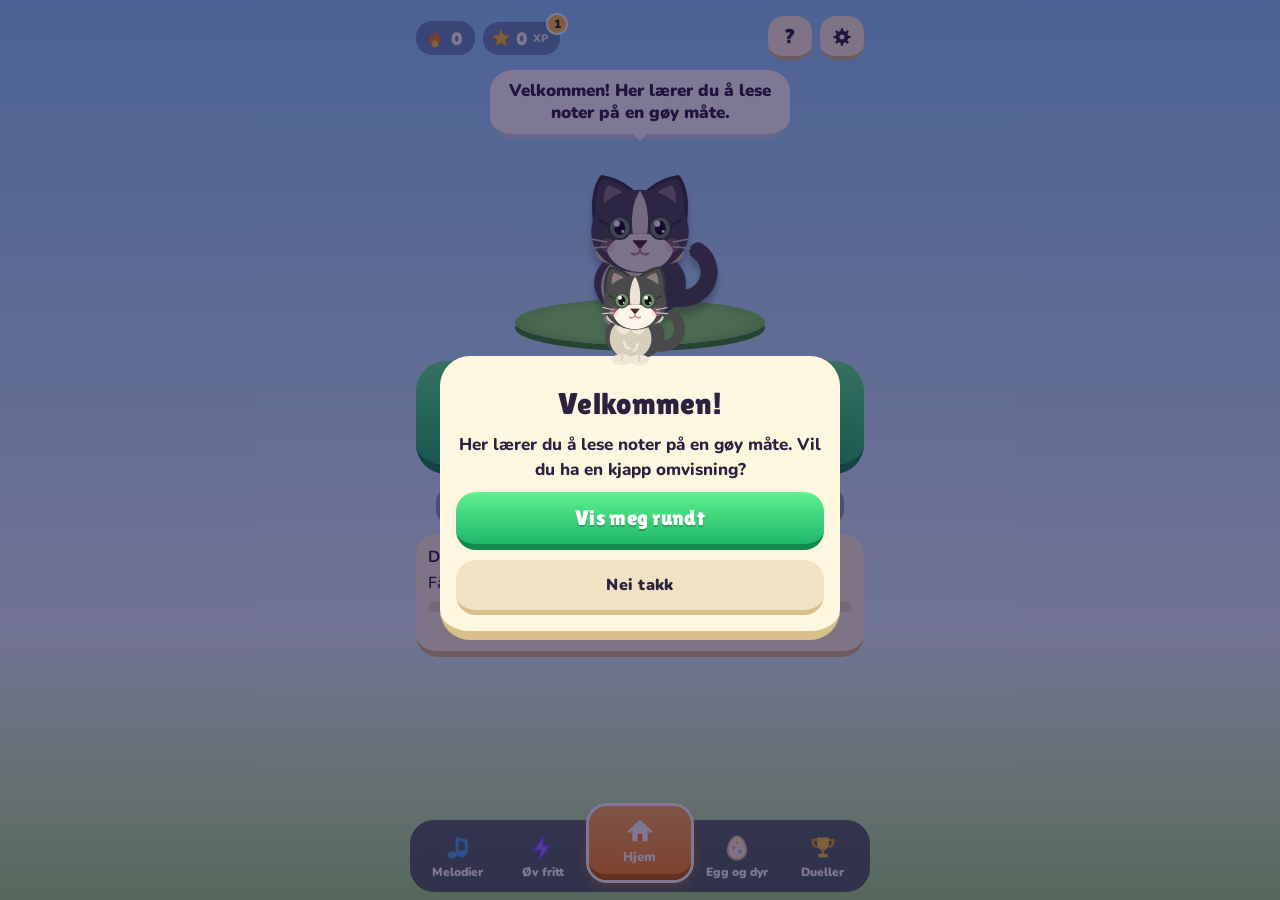
==== commit 996271ee: "Forsiden får plass på telefoner med kort skjerm På en iPhone med nettleserlinje nederst er det bare " ====
--- a/index.html
+++ b/index.html
@@ -8,7 +8,7 @@
 <meta name="theme-color" content="#7c4dff">
 <meta name="apple-mobile-web-app-capable" content="yes">
 <meta name="apple-mobile-web-app-title" content="NoteQuest">
-<link rel="stylesheet" href="styles.css?v=18">
+<link rel="stylesheet" href="styles.css?v=22">
 </head><body><div id="app"></div>
-<script src="app.js?v=15"></script>
+<script src="app.js?v=17"></script>
 </body></html>
--- a/styles.css
+++ b/styles.css
@@ -191,7 +191,7 @@
 .hgo2{font-family:var(--fb);font-weight:900;font-size:15px;background:rgba(0,0,0,.18);border-radius:10px;padding:2px 10px;text-shadow:none}
 .hpath{display:flex;align-items:center;gap:8px;width:calc(100% - 40px);margin:14px auto 0;border:0;border-radius:14px;background:var(--glass);color:#fff;font:inherit;font-weight:900;font-size:13px;padding:8px 12px;cursor:pointer}
 .hpb2{flex:1;height:8px;border-radius:4px;background:rgba(255,255,255,.3);overflow:hidden}.hpb2 i{display:block;height:100%;background:var(--gold)}
-.hcard{display:flex;flex-wrap:wrap;align-items:center;gap:10px}.hcard>b{flex:1;font-size:16px}.hcard .btn{margin-top:4px}.hci{display:flex}
+.hcard{display:flex;align-items:center;gap:10px;padding:10px 12px}.hcard>b{flex:1;min-width:0;font-size:15px;line-height:1.2}.hcard .btn{width:auto;flex:none;margin:0;padding:10px 12px;font-size:16px;border-bottom-width:5px}.hci{display:flex;flex:none}.hci svg{width:36px;height:36px}
 /* Leksjonsintro: steg-prikker øverst, oransje bånd med navnet, Susi forklarer */
 .lhd{display:flex;align-items:center;gap:10px}.lhd .x{min-width:44px;font-family:var(--fd);font-weight:400;font-size:22px;padding:6px 12px}
 .ldots{flex:1;display:flex;gap:6px}.ldots i{flex:1;height:12px;border-radius:6px;background:var(--glass);box-shadow:inset 0 -3px 0 rgba(0,0,0,.12)}.ldots i.on{background:var(--gold)}
@@ -405,3 +405,14 @@
 .kmhd .x{background:rgba(255,255,255,.18);border-bottom-color:rgba(0,0,0,.2);color:#fff}.kmn{display:inline-flex;align-items:center;gap:6px;background:var(--glass);color:#fff;border-radius:16px;padding:8px 14px;font-family:var(--fd);font-size:20px}
 /* Store stråler og innglidende steg skal ikke gi sideveis rulling på mobil */
 html,body{overflow-x:clip}
+/* Forsiden tilpasser seg skjermhøyden, så kortet under Spill! får plass over menyen på telefoner med kort skjerm.
+   XP står i toppen her (med nivået som gult merke), så XP-hjulet skjules på forsiden. */
+.hxpb{position:relative;border:0;cursor:pointer;font:inherit;font-family:var(--fd);font-size:18px}.hxpb small{font-family:var(--fb);font-size:11px;font-weight:900;opacity:.85}
+.hlv{position:absolute;right:-8px;top:-9px;min-width:22px;height:22px;border-radius:11px;background:#ffc93c;color:#2b2140;font:normal 900 12px var(--fb);display:grid;place-items:center;padding:0 5px;border:2px solid #fff}
+body:has(.hscene) #wheel{display:none}
+.hscene{height:clamp(150px,31vh,290px);height:clamp(150px,31dvh,290px)}
+.hmas svg{width:clamp(96px,18vh,170px);width:clamp(96px,18dvh,170px);height:auto}
+.hmas{margin-bottom:clamp(8px,2dvh,16px)}.hbub{font-size:clamp(15px,2.4dvh,17px);margin-bottom:clamp(12px,2.2dvh,20px)}
+.hgo{margin-top:clamp(8px,1.8dvh,16px);padding:clamp(10px,1.8dvh,16px) 10px}.hgo1{font-size:clamp(34px,6dvh,44px)}.hgo1 svg{width:clamp(26px,4.5dvh,34px);height:auto}
+.hpath{margin-top:clamp(8px,1.6dvh,14px)}
+.hcard>b small{display:block;font-family:var(--fb);font-size:12px;font-weight:800;color:var(--mut);margin-top:2px}
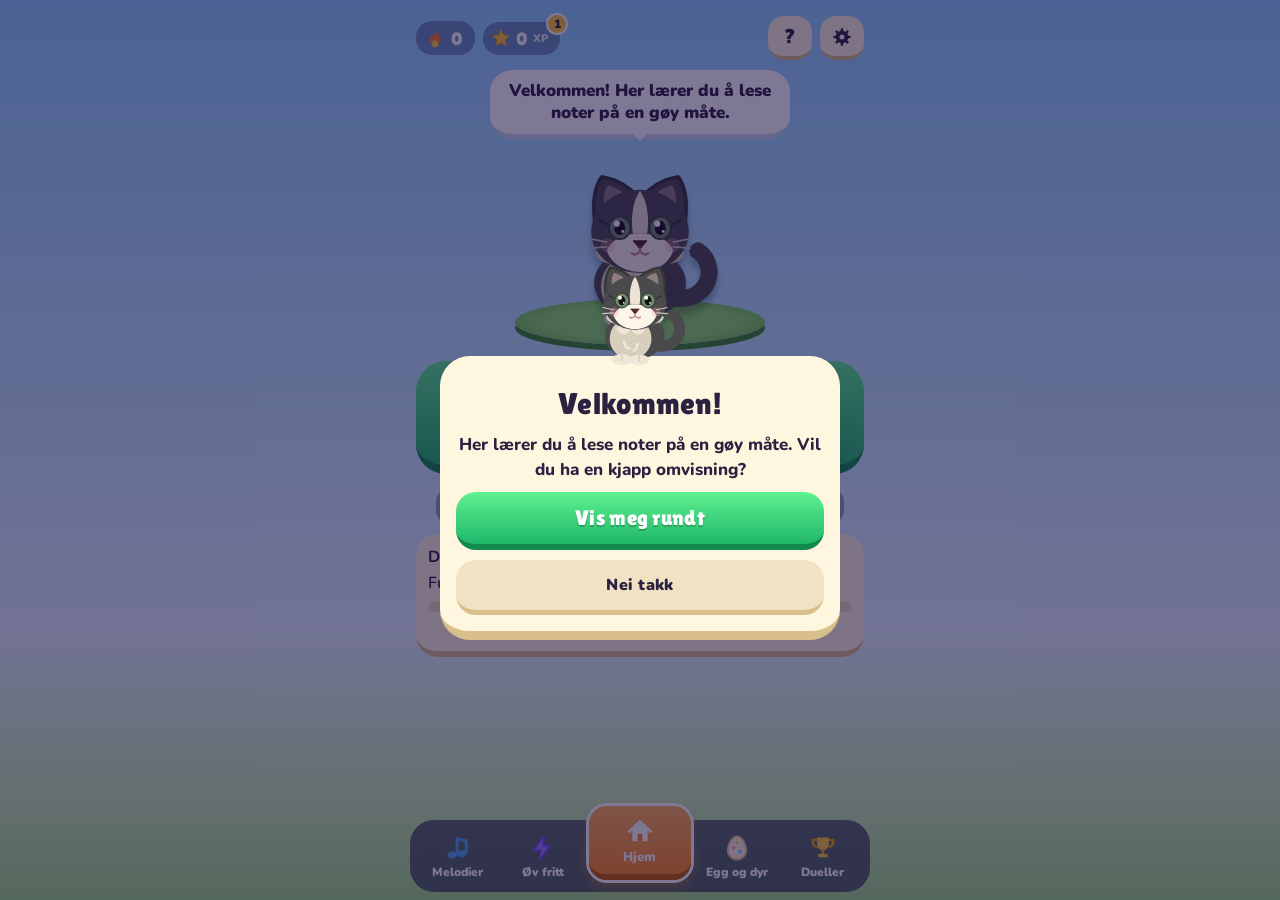
==== commit 9c5b8154: "Duell: XP-hjulet er skjult mens du duellerer Co-Authored-By: Claude Opus 5.5 <noreply@anthropic.com>" ====
--- a/index.html
+++ b/index.html
@@ -8,7 +8,7 @@
 <meta name="theme-color" content="#7c4dff">
 <meta name="apple-mobile-web-app-capable" content="yes">
 <meta name="apple-mobile-web-app-title" content="NoteQuest">
-<link rel="stylesheet" href="styles.css?v=22">
+<link rel="stylesheet" href="styles.css?v=24">
 </head><body><div id="app"></div>
-<script src="app.js?v=17"></script>
+<script src="app.js?v=20"></script>
 </body></html>
--- a/styles.css
+++ b/styles.css
@@ -94,7 +94,7 @@
 .cf{position:absolute;top:-20px;width:10px;height:14px;animation:fall linear forwards}
 .st{position:absolute;top:-40px;animation:fall linear forwards}
 @keyframes fall{to{transform:translateY(115vh) rotate(720deg)}}
-.ban{position:absolute;top:20%;left:0;right:0;text-align:center;font-size:34px;font-weight:900;color:var(--pri);text-shadow:0 2px 0 var(--card),0 0 18px var(--card);animation:pop .6s both}
+.ban{position:absolute;top:calc(12px + env(safe-area-inset-top,0px));left:50%;transform:translateX(-50%);width:max-content;max-width:86vw;text-align:center;font-size:18px;line-height:1.2;color:var(--pri);background:var(--card);border:2px solid color-mix(in srgb,var(--pri) 35%,transparent);border-radius:999px;padding:7px 16px;box-shadow:0 4px 14px rgba(0,0,0,.15);animation:banIn .3s both,banOut .4s 1.9s forwards}@keyframes banIn{from{opacity:0;transform:translate(-50%,-14px)}}@keyframes banOut{to{opacity:0;transform:translate(-50%,-14px)}}
 .rb{position:absolute;left:50%;bottom:0;width:var(--w);height:calc(var(--w)/2);margin-left:calc(var(--w)/-2);transform-origin:50% 100%;background:var(--g);animation:rbIn 1.1s cubic-bezier(.2,1.5,.4,1) both,rbFx 1.3s ease-in-out 1.1s 2 alternate,rbOut 1s ease-in 3.8s forwards}
 .rb::after{content:'';position:absolute;inset:0;background:linear-gradient(110deg,transparent 38%,rgba(255,255,255,.85) 50%,transparent 62%);background-size:300% 100%;background-position:150% 0;-webkit-mask:var(--g);mask:var(--g);animation:rbShine 1.3s ease-in-out .9s 2}
 @keyframes rbIn{0%{transform:scale(.1) rotate(-12deg);opacity:0}55%{opacity:1}100%{transform:scale(1) rotate(0);opacity:1}}
@@ -236,7 +236,7 @@
 .lbg{display:inline-block;background:color-mix(in srgb,var(--c) 24%,var(--card));color:var(--ink);border-radius:10px;padding:2px 8px;font-weight:900;font-size:13px;white-space:nowrap}
 .tri{display:grid;grid-template-columns:repeat(3,minmax(0,1fr));gap:10px}
 .ctile{min-height:112px;border:0;border-radius:20px;background:var(--card);border-bottom:6px solid var(--edge);color:var(--ink);font:inherit;display:flex;flex-direction:column;align-items:center;justify-content:center;gap:4px;cursor:pointer;padding:8px 4px;text-align:center;transition:transform .08s}.ctile b{font-size:14px;font-weight:900;line-height:1.1}
-.tile.sm{min-height:112px;align-items:center;justify-content:center;text-align:center;gap:4px;padding:8px 4px}.tile.sm b{font-size:14px;font-weight:900;line-height:1.1}
+.tile.tsm{min-height:112px;align-items:center;justify-content:center;text-align:center;gap:4px;padding:8px 4px}.tile.tsm b{font-size:14px;font-weight:900;line-height:1.1}
 .tbg2{display:inline-flex;align-items:center;gap:3px;background:rgba(0,0,0,.18);border-radius:8px;padding:2px 7px;font-weight:900;font-size:12px;color:#fff;text-shadow:none;white-space:nowrap}
 /* Dueller: kveldshimmel og et tårn. Låste motstandere øverst, neste motstander som et stort kort, slåtte nederst i grønt */
 .dusk{position:fixed;inset:0;z-index:-1;background:linear-gradient(#2a1a6b 0%,#c23a5a 55%,#ff8a5c 100%)}
@@ -333,7 +333,7 @@
 .bban{position:relative;background:var(--g-hot);border-bottom:5px solid var(--e-hot);border-radius:16px;padding:4px 20px;font-family:var(--fd);font-size:22px;letter-spacing:1px;text-shadow:0 2px 0 rgba(0,0,0,.2);animation:lin .5s ease-out .3s both}
 .bmed{position:relative;width:200px;height:240px;margin-top:10px;perspective:800px}.bmi{position:relative;width:100%;height:100%;animation:bdrop 1.3s cubic-bezier(.3,.7,.4,1) .5s both}
 @keyframes bdrop{0%{transform:translateY(-520px) rotateY(0) scale(.5)}55%{transform:translateY(20px) rotateY(720deg) scale(1.1)}70%{transform:translateY(-14px) rotateY(720deg) scale(.96)}85%{transform:translateY(4px) rotateY(720deg) scale(1.02)}100%{transform:translateY(0) rotateY(720deg) scale(1)}}
-.rib{position:absolute;top:0;width:40px;height:110px;transform-origin:top}.rib.r1{left:56px;background:#ef4565;transform:skewX(8deg)}.rib.r2{right:56px;background:#3a8dff;transform:skewX(-8deg)}
+.mrib{position:absolute;top:0;width:40px;height:110px;transform-origin:top}.mrib.r1{left:56px;background:#ef4565;transform:skewX(8deg)}.mrib.r2{right:56px;background:#3a8dff;transform:skewX(-8deg)}
 .disc{position:absolute;left:10px;top:60px;width:180px;height:180px;border-radius:50%;overflow:hidden;background:linear-gradient(135deg,#fff0a0,#ffd23f 45%,#f0a500);box-shadow:0 6px 0 #c98a00,inset 0 0 0 14px rgba(255,243,176,.5);display:grid;place-items:center}
 .disc .inner{width:116px;height:116px;border-radius:50%;background:#7c4dff;border:6px solid #fff6df;display:grid;place-items:center}.disc .inner svg{width:72px;height:72px}
 .disc .shine{position:absolute;top:-20px;left:0;width:34px;height:240px;background:rgba(255,255,255,.55);transform:translateX(-160px) rotate(25deg);animation:bshine 1.1s ease-in-out 1.8s both}@keyframes bshine{to{transform:translateX(220px) rotate(25deg)}}
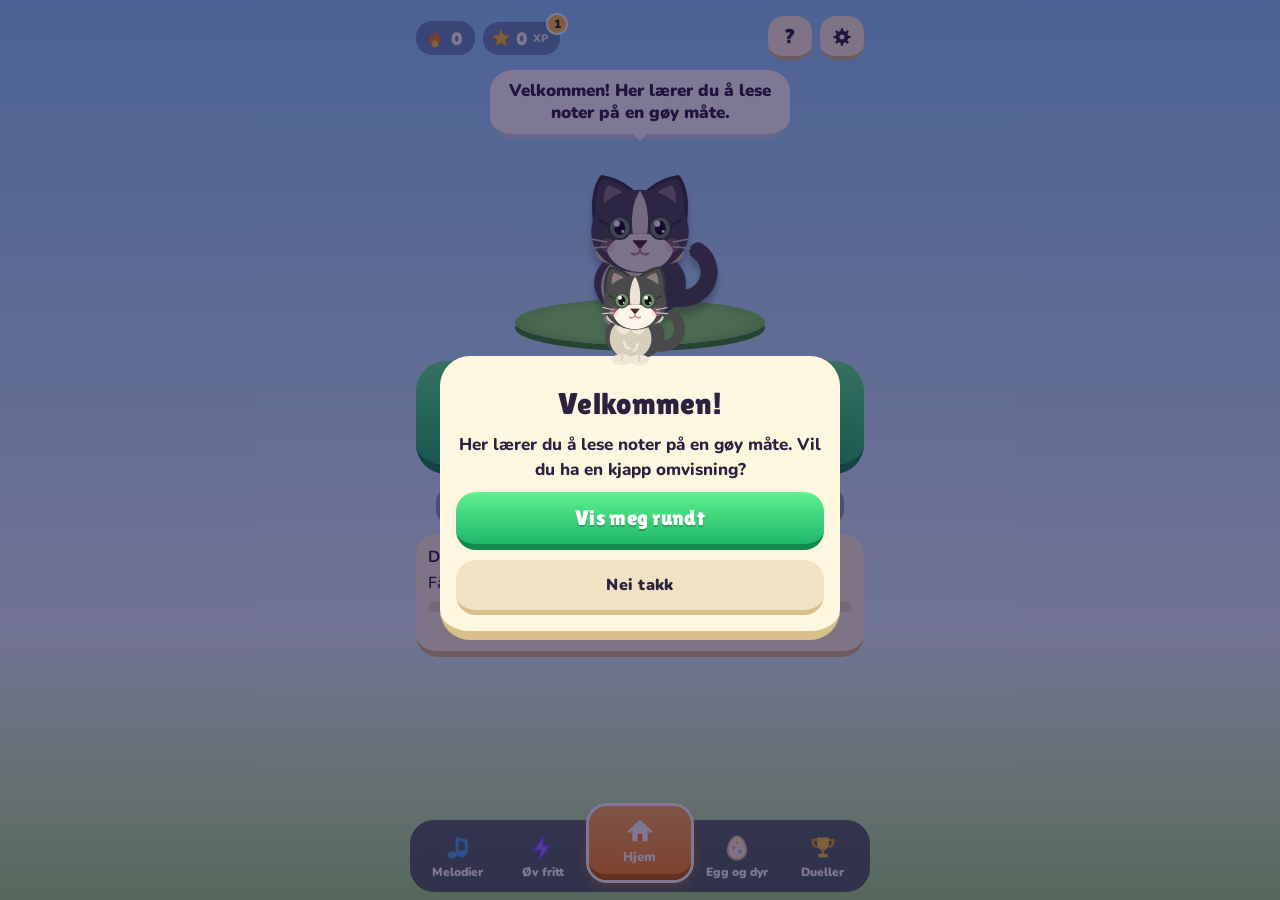
==== commit bee34fda: "Fjernet den store regnbuen som kom opp ved feiringer, for eksempel når du åpner egg Co-Authored-By: " ====
--- a/index.html
+++ b/index.html
@@ -10,5 +10,5 @@
 <meta name="apple-mobile-web-app-title" content="NoteQuest">
 <link rel="stylesheet" href="styles.css?v=24">
 </head><body><div id="app"></div>
-<script src="app.js?v=20"></script>
+<script src="app.js?v=21"></script>
 </body></html>
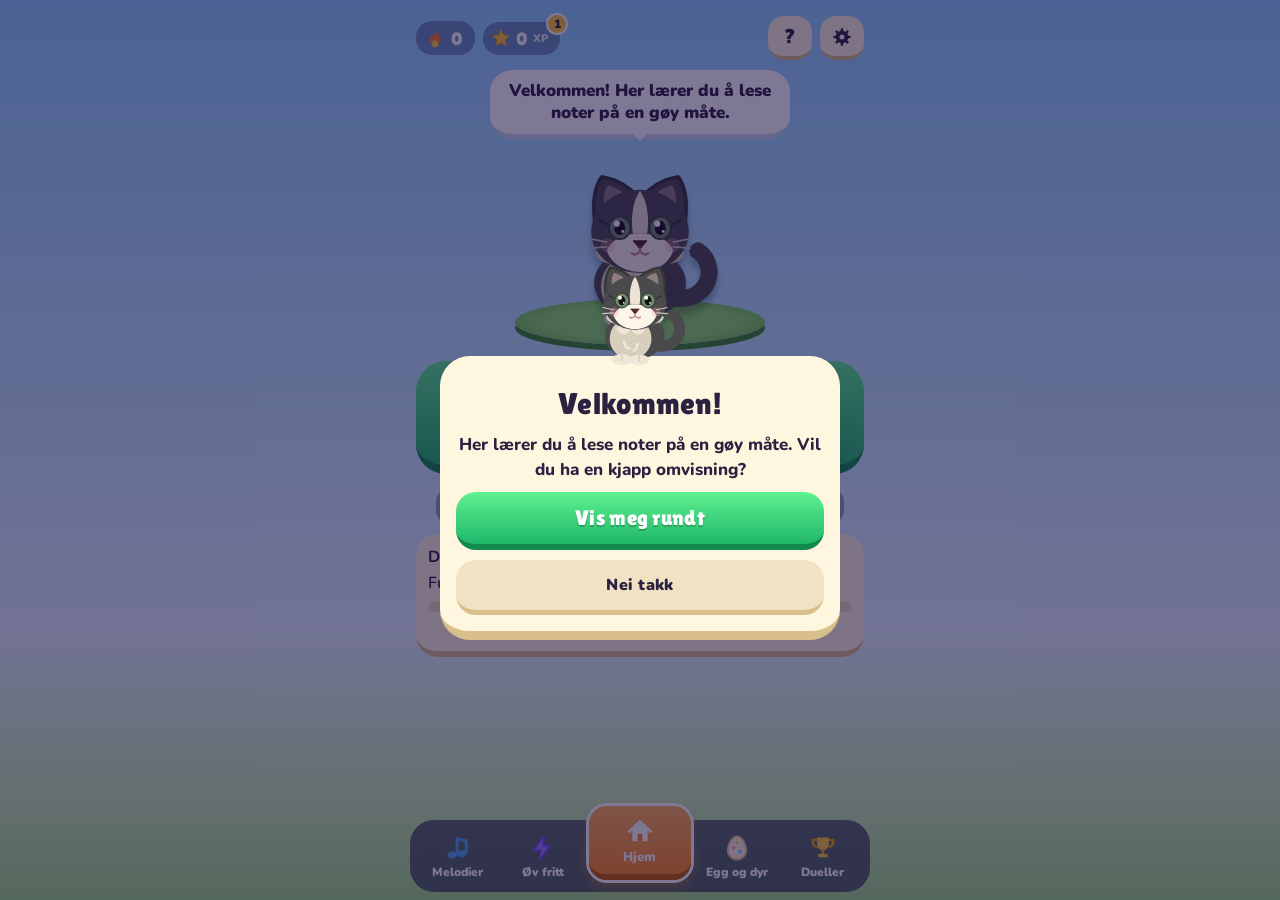
==== commit 11482bfb: "Lagre framgangen på nettet med en hemmelig kode Barnet kan lage en hemmelig kode av ord (f.eks. hage" ====
--- a/index.html
+++ b/index.html
@@ -8,7 +8,7 @@
 <meta name="theme-color" content="#7c4dff">
 <meta name="apple-mobile-web-app-capable" content="yes">
 <meta name="apple-mobile-web-app-title" content="NoteQuest">
-<link rel="stylesheet" href="styles.css?v=24">
+<link rel="stylesheet" href="styles.css?v=25">
 </head><body><div id="app"></div>
-<script src="app.js?v=21"></script>
+<script src="app.js?v=22"></script>
 </body></html>
--- a/styles.css
+++ b/styles.css
@@ -416,3 +416,8 @@
 .hgo{margin-top:clamp(8px,1.8dvh,16px);padding:clamp(10px,1.8dvh,16px) 10px}.hgo1{font-size:clamp(34px,6dvh,44px)}.hgo1 svg{width:clamp(26px,4.5dvh,34px);height:auto}
 .hpath{margin-top:clamp(8px,1.6dvh,14px)}
 .hcard>b small{display:block;font-family:var(--fb);font-size:12px;font-weight:800;color:var(--mut);margin-top:2px}
+/* Lagre på nettet (innstillinger) */
+.synote{color:var(--mut);font-size:14px;line-height:1.4;margin:6px 0 10px}.symsg{color:var(--ink);font-weight:800}
+.sycode{font-family:var(--fd);font-size:22px;text-align:center;background:var(--card);border:3px dashed var(--line);border-radius:16px;padding:10px;margin-bottom:10px;word-break:break-word;user-select:all}
+.syrow{display:flex;gap:8px;margin-top:10px}.syrow .sbtn{flex:1;max-width:none}.syrow input{flex:1;min-width:0;font:inherit;font-size:15px;font-weight:800;padding:10px 12px;border:3px solid var(--line);border-radius:16px;background:var(--card);color:var(--ink)}
+.sbtn.sygrey{background:var(--soft);border-bottom-color:var(--edge);color:var(--ink)}
